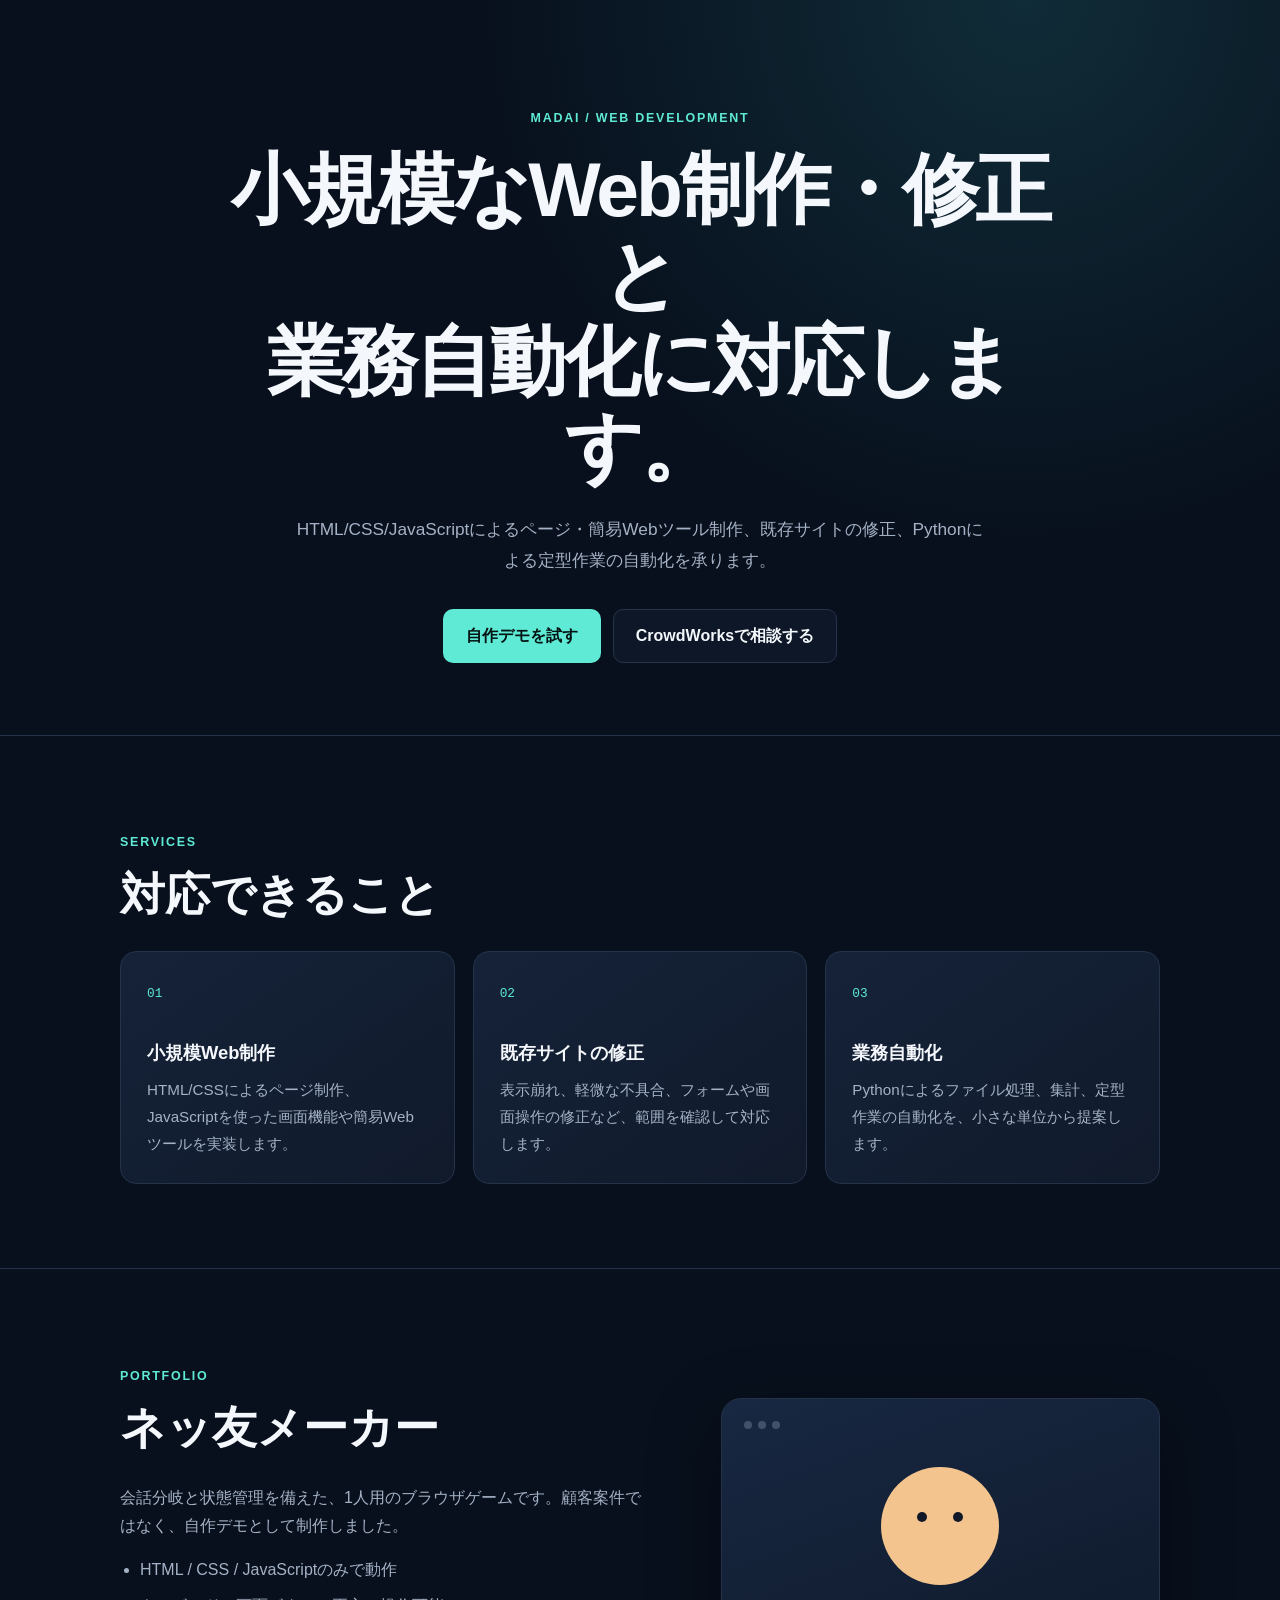
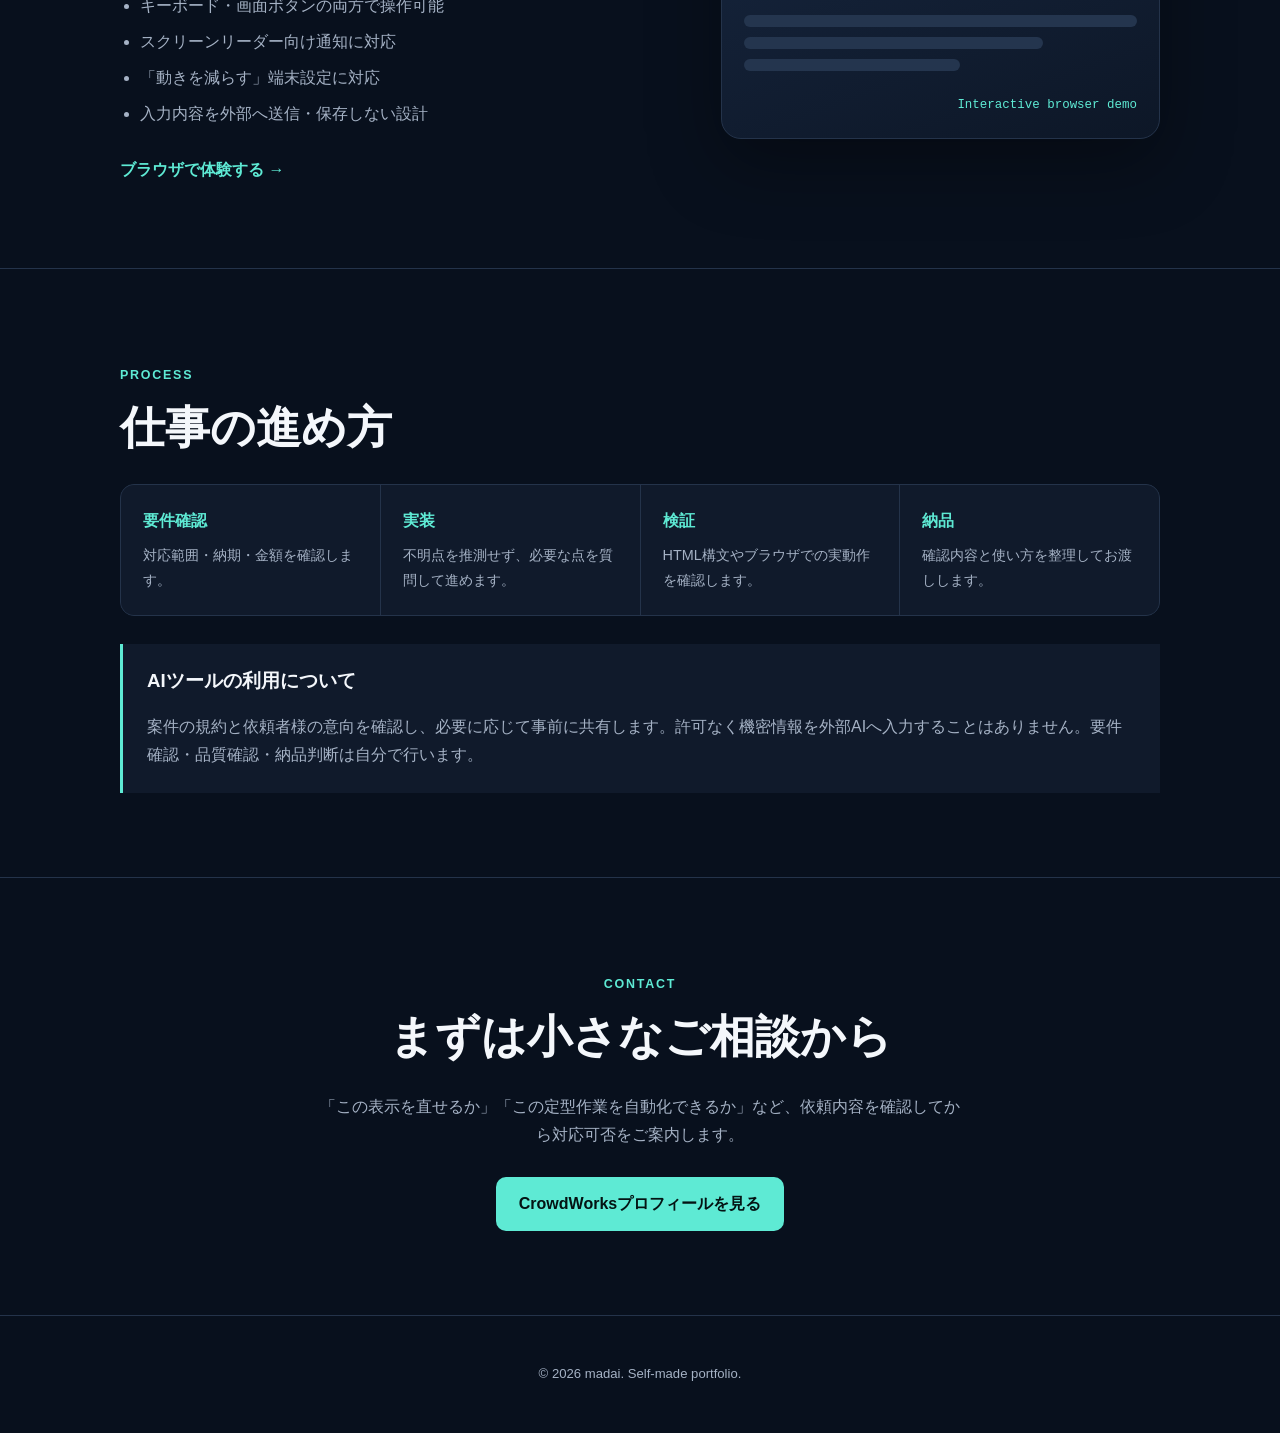
==== site/landing/index.html @ 48ee88ec "Publish sanitized portfolio" ====
<!DOCTYPE html>
<html lang="ja">
<head>
  <meta charset="UTF-8">
  <meta name="viewport" content="width=device-width, initial-scale=1.0">
  <title>madai | 小規模Web制作・修正・業務自動化</title>
  <meta name="description" content="HTML/CSS/JavaScriptによる小規模なWeb制作・既存サイト修正と、Pythonによる業務自動化に対応します。">
  <meta property="og:title" content="madai | 小規模Web制作・修正・業務自動化">
  <meta property="og:description" content="要件確認から実装、ブラウザでの動作確認まで丁寧に対応します。">
  <meta property="og:type" content="website">
  <meta name="twitter:card" content="summary">
  <link rel="icon" href="data:image/svg+xml,%3Csvg xmlns='http://www.w3.org/2000/svg' viewBox='0 0 100 100'%3E%3Crect width='100' height='100' rx='22' fill='%230b1220'/%3E%3Ctext x='50' y='66' font-size='52' font-family='sans-serif' text-anchor='middle' fill='%235eead4'%3EM%3C/text%3E%3C/svg%3E">
  <link rel="stylesheet" href="styles.css">
</head>
<body>
  <header class="hero">
    <div class="container">
      <p class="eyebrow">madai / Web development</p>
      <h1>小規模なWeb制作・修正と<br>業務自動化に対応します。</h1>
      <p class="lead">HTML/CSS/JavaScriptによるページ・簡易Webツール制作、既存サイトの修正、Pythonによる定型作業の自動化を承ります。</p>
      <div class="cta">
        <a class="btn btn-primary" href="daily-builds/2026-07-13-net-tomo-game/">自作デモを試す</a>
        <a class="btn btn-secondary" href="https://crowdworks.jp/public/employees/7105536" target="_blank" rel="noopener noreferrer">CrowdWorksで相談する</a>
      </div>
    </div>
  </header>

  <main>
    <section class="section" aria-labelledby="services-title">
      <div class="container">
        <p class="section-label">Services</p>
        <h2 id="services-title">対応できること</h2>
        <div class="cards">
          <article class="card">
            <span class="card-number">01</span>
            <h3>小規模Web制作</h3>
            <p>HTML/CSSによるページ制作、JavaScriptを使った画面機能や簡易Webツールを実装します。</p>
          </article>
          <article class="card">
            <span class="card-number">02</span>
            <h3>既存サイトの修正</h3>
            <p>表示崩れ、軽微な不具合、フォームや画面操作の修正など、範囲を確認して対応します。</p>
          </article>
          <article class="card">
            <span class="card-number">03</span>
            <h3>業務自動化</h3>
            <p>Pythonによるファイル処理、集計、定型作業の自動化を、小さな単位から提案します。</p>
          </article>
        </div>
      </div>
    </section>

    <section class="section portfolio" aria-labelledby="portfolio-title">
      <div class="container portfolio-grid">
        <div>
          <p class="section-label">Portfolio</p>
          <h2 id="portfolio-title">ネッ友メーカー</h2>
          <p class="lead-inline">会話分岐と状態管理を備えた、1人用のブラウザゲームです。顧客案件ではなく、自作デモとして制作しました。</p>
          <ul class="feature-list">
            <li>HTML / CSS / JavaScriptのみで動作</li>
            <li>キーボード・画面ボタンの両方で操作可能</li>
            <li>スクリーンリーダー向け通知に対応</li>
            <li>「動きを減らす」端末設定に対応</li>
            <li>入力内容を外部へ送信・保存しない設計</li>
          </ul>
          <a class="text-link" href="daily-builds/2026-07-13-net-tomo-game/">ブラウザで体験する →</a>
        </div>
        <div class="demo-panel" aria-hidden="true">
          <div class="demo-window"><span></span><span></span><span></span></div>
          <div class="avatar"><i></i><i></i></div>
          <div class="demo-lines"><span></span><span></span><span></span></div>
          <p>Interactive browser demo</p>
        </div>
      </div>
    </section>

    <section class="section" aria-labelledby="process-title">
      <div class="container">
        <p class="section-label">Process</p>
        <h2 id="process-title">仕事の進め方</h2>
        <ol class="process-list">
          <li><strong>要件確認</strong><span>対応範囲・納期・金額を確認します。</span></li>
          <li><strong>実装</strong><span>不明点を推測せず、必要な点を質問して進めます。</span></li>
          <li><strong>検証</strong><span>HTML構文やブラウザでの実動作を確認します。</span></li>
          <li><strong>納品</strong><span>確認内容と使い方を整理してお渡しします。</span></li>
        </ol>
        <div class="policy-note">
          <h3>AIツールの利用について</h3>
          <p>案件の規約と依頼者様の意向を確認し、必要に応じて事前に共有します。許可なく機密情報を外部AIへ入力することはありません。要件確認・品質確認・納品判断は自分で行います。</p>
        </div>
      </div>
    </section>

    <section class="section contact" aria-labelledby="contact-title">
      <div class="container">
        <p class="section-label">Contact</p>
        <h2 id="contact-title">まずは小さなご相談から</h2>
        <p>「この表示を直せるか」「この定型作業を自動化できるか」など、依頼内容を確認してから対応可否をご案内します。</p>
        <a class="btn btn-primary" href="https://crowdworks.jp/public/employees/7105536" target="_blank" rel="noopener noreferrer">CrowdWorksプロフィールを見る</a>
      </div>
    </section>
  </main>

  <footer class="footer">
    <div class="container"><p>&copy; 2026 madai. Self-made portfolio.</p></div>
  </footer>
</body>
</html>
---- site/landing/styles.css ----
:root {
  color-scheme: dark;
  --bg: #08101d;
  --surface: #101a2b;
  --surface-strong: #152238;
  --text: #f4f7fb;
  --muted: #a5b2c5;
  --accent: #5eead4;
  --accent-strong: #2dd4bf;
  --line: #24334a;
  --max-width: 1040px;
}

* { box-sizing: border-box; }
html { scroll-behavior: smooth; }
body {
  margin: 0;
  font-family: -apple-system, BlinkMacSystemFont, "Hiragino Sans", "Yu Gothic", "Segoe UI", sans-serif;
  background: radial-gradient(circle at 80% 0%, #102c38 0, var(--bg) 34rem);
  color: var(--text);
  line-height: 1.75;
}
a { color: inherit; }
.container { width: min(var(--max-width), calc(100% - 40px)); margin: 0 auto; }
.hero { min-height: 76vh; display: grid; place-items: center; padding: 96px 0 72px; }
.hero .container { max-width: 850px; text-align: center; }
.eyebrow, .section-label { color: var(--accent); font-size: .78rem; font-weight: 800; letter-spacing: .14em; text-transform: uppercase; }
h1 { margin: 16px 0 24px; font-size: clamp(2.2rem, 7vw, 4.8rem); line-height: 1.12; letter-spacing: -.04em; }
h2 { margin: 8px 0 28px; font-size: clamp(1.8rem, 4vw, 2.8rem); line-height: 1.25; }
h3 { line-height: 1.4; }
.lead { max-width: 700px; margin: 0 auto 34px; color: var(--muted); font-size: 1.08rem; }
.lead-inline { color: var(--muted); }
.cta { display: flex; justify-content: center; gap: 12px; flex-wrap: wrap; }
.btn { display: inline-block; border-radius: 10px; padding: 12px 22px; font-weight: 800; text-decoration: none; border: 1px solid transparent; transition: transform .15s ease, background .15s ease; }
.btn:hover { transform: translateY(-2px); }
.btn:focus-visible, .text-link:focus-visible { outline: 3px solid #facc15; outline-offset: 4px; }
.btn-primary { color: #041313; background: var(--accent); }
.btn-primary:hover { background: var(--accent-strong); }
.btn-secondary { color: var(--text); border-color: var(--line); background: rgba(16, 26, 43, .7); }
.section { padding: 84px 0; border-top: 1px solid var(--line); }
.cards { display: grid; grid-template-columns: repeat(3, 1fr); gap: 18px; }
.card { min-height: 230px; padding: 26px; border: 1px solid var(--line); border-radius: 16px; background: linear-gradient(145deg, var(--surface-strong), var(--surface)); }
.card-number { color: var(--accent); font-family: ui-monospace, monospace; font-size: .8rem; }
.card h3 { margin: 34px 0 12px; font-size: 1.15rem; }
.card p { margin: 0; color: var(--muted); font-size: .95rem; }
.portfolio-grid { display: grid; grid-template-columns: 1.1fr .9fr; gap: 64px; align-items: center; }
.feature-list { padding-left: 1.25rem; color: var(--muted); }
.feature-list li { margin: 8px 0; }
.text-link { display: inline-block; margin-top: 12px; color: var(--accent); font-weight: 800; text-decoration: none; }
.demo-panel { border: 1px solid var(--line); border-radius: 20px; padding: 22px; background: linear-gradient(160deg, #182842, #0d1727); box-shadow: 0 24px 70px rgba(0,0,0,.35); }
.demo-window { display: flex; gap: 6px; padding-bottom: 20px; }
.demo-window span { width: 8px; height: 8px; border-radius: 50%; background: #42516a; }
.avatar { position: relative; width: 118px; height: 118px; margin: 18px auto 30px; border-radius: 50%; background: #f3c48d; }
.avatar i { position: absolute; top: 45px; width: 10px; height: 10px; border-radius: 50%; background: #111827; }
.avatar i:first-child { left: 36px; }
.avatar i:last-child { right: 36px; }
.demo-lines { display: grid; gap: 10px; }
.demo-lines span { height: 12px; border-radius: 999px; background: #24354e; }
.demo-lines span:nth-child(2) { width: 76%; }
.demo-lines span:nth-child(3) { width: 55%; }
.demo-panel p { margin: 24px 0 0; color: var(--accent); font-family: ui-monospace, monospace; font-size: .78rem; text-align: right; }
.process-list { display: grid; grid-template-columns: repeat(4, 1fr); gap: 1px; padding: 0; list-style: none; overflow: hidden; border: 1px solid var(--line); border-radius: 14px; background: var(--line); }
.process-list li { display: grid; gap: 8px; padding: 22px; background: var(--surface); }
.process-list strong { color: var(--accent); }
.process-list span { color: var(--muted); font-size: .9rem; }
.policy-note { margin-top: 28px; padding: 24px; border-left: 3px solid var(--accent); background: var(--surface); }
.policy-note h3 { margin-top: 0; }
.policy-note p { margin-bottom: 0; color: var(--muted); }
.contact { text-align: center; }
.contact p:not(.section-label) { max-width: 650px; margin: 0 auto 28px; color: var(--muted); }
.footer { padding: 34px 0; color: var(--muted); text-align: center; font-size: .82rem; border-top: 1px solid var(--line); }

@media (max-width: 760px) {
  .hero { min-height: auto; padding-top: 72px; }
  .cards, .portfolio-grid, .process-list { grid-template-columns: 1fr; }
  .portfolio-grid { gap: 36px; }
  .card { min-height: auto; }
}

@media (prefers-reduced-motion: reduce) {
  html { scroll-behavior: auto; }
  *, *::before, *::after { transition-duration: .01ms !important; }
}
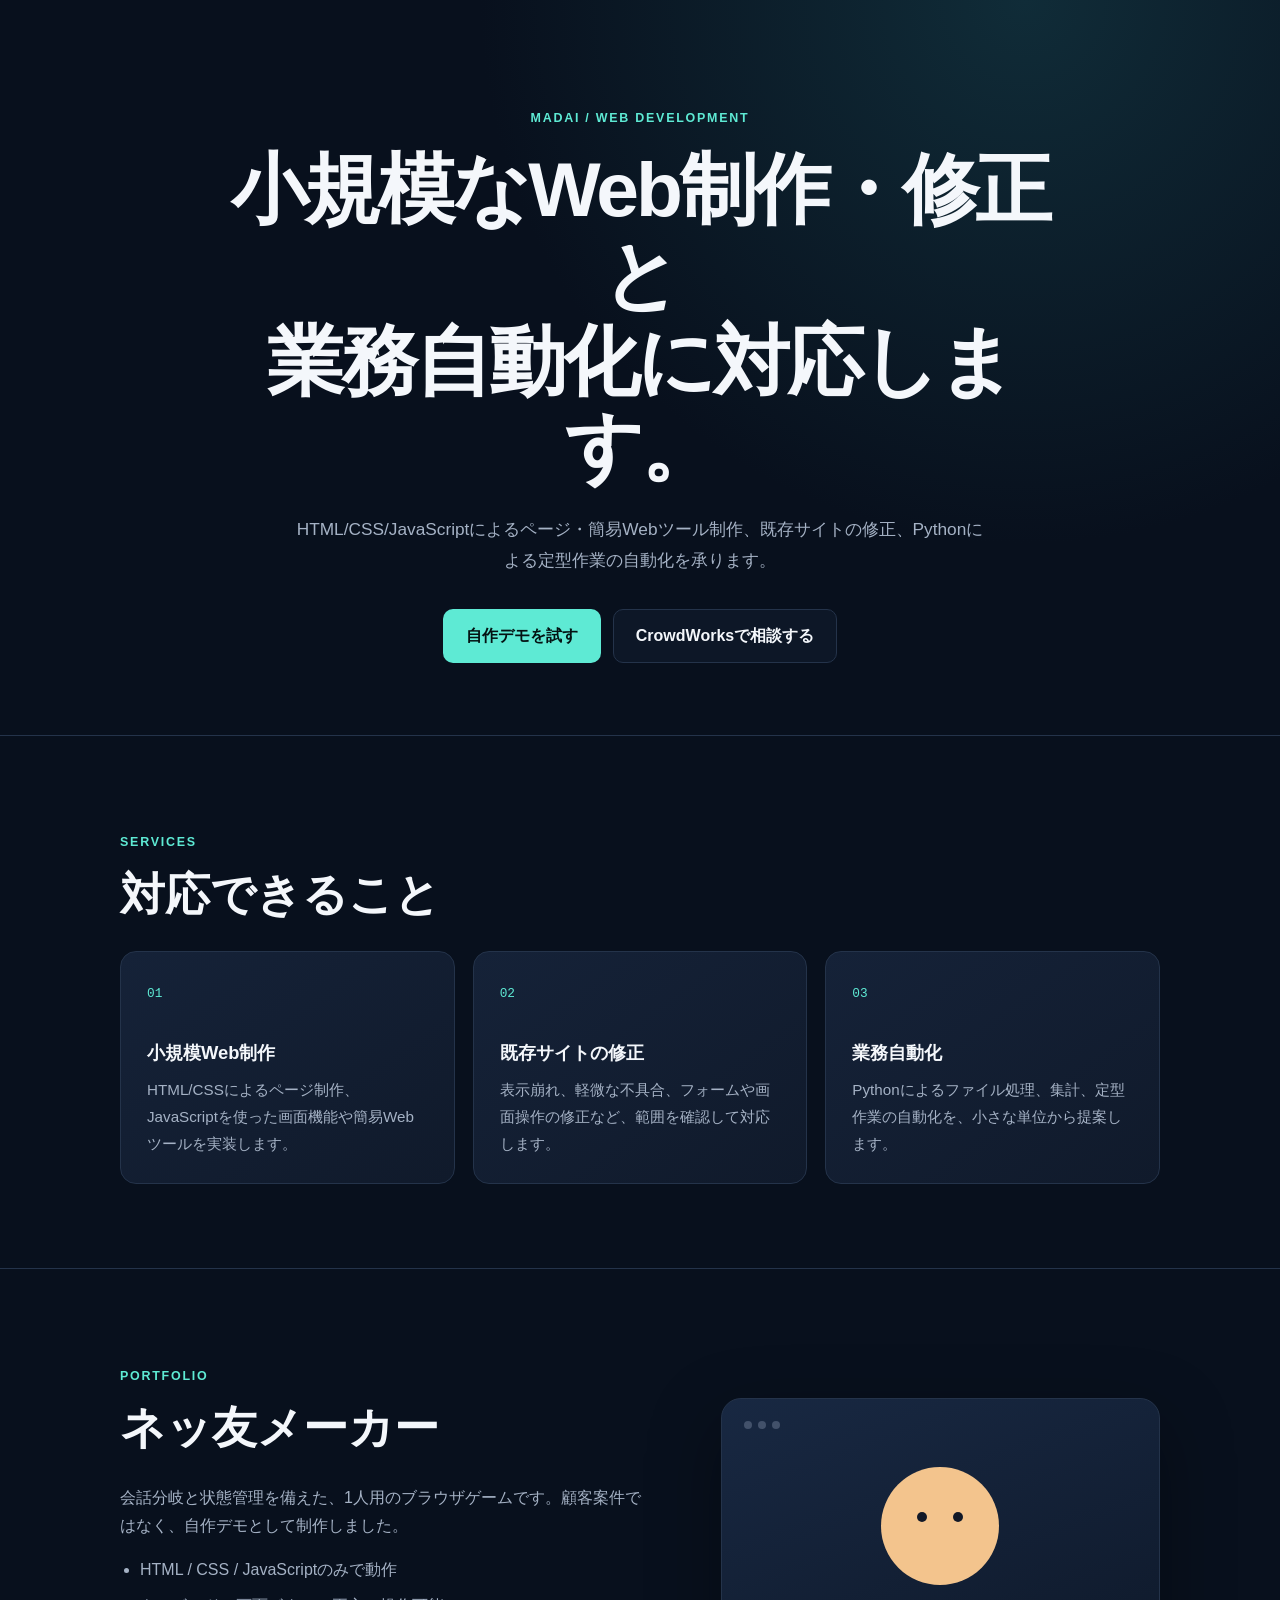
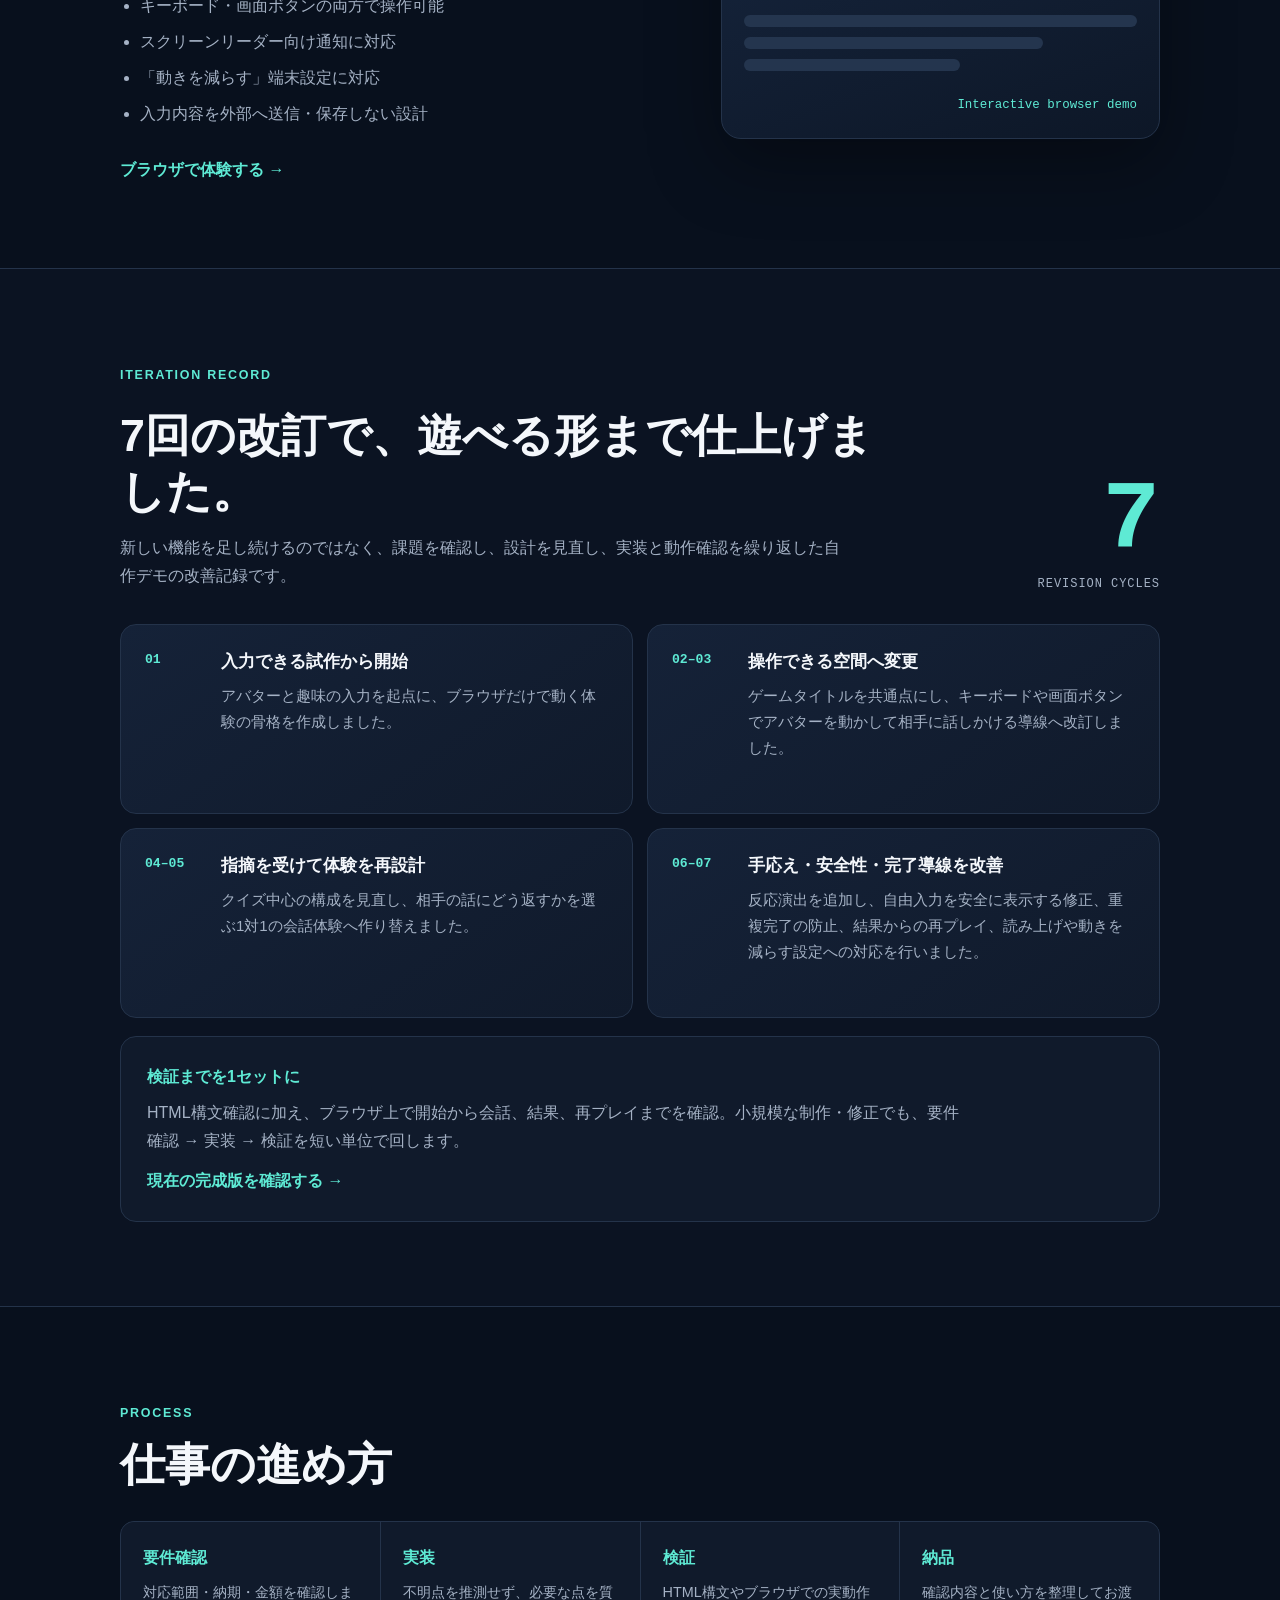
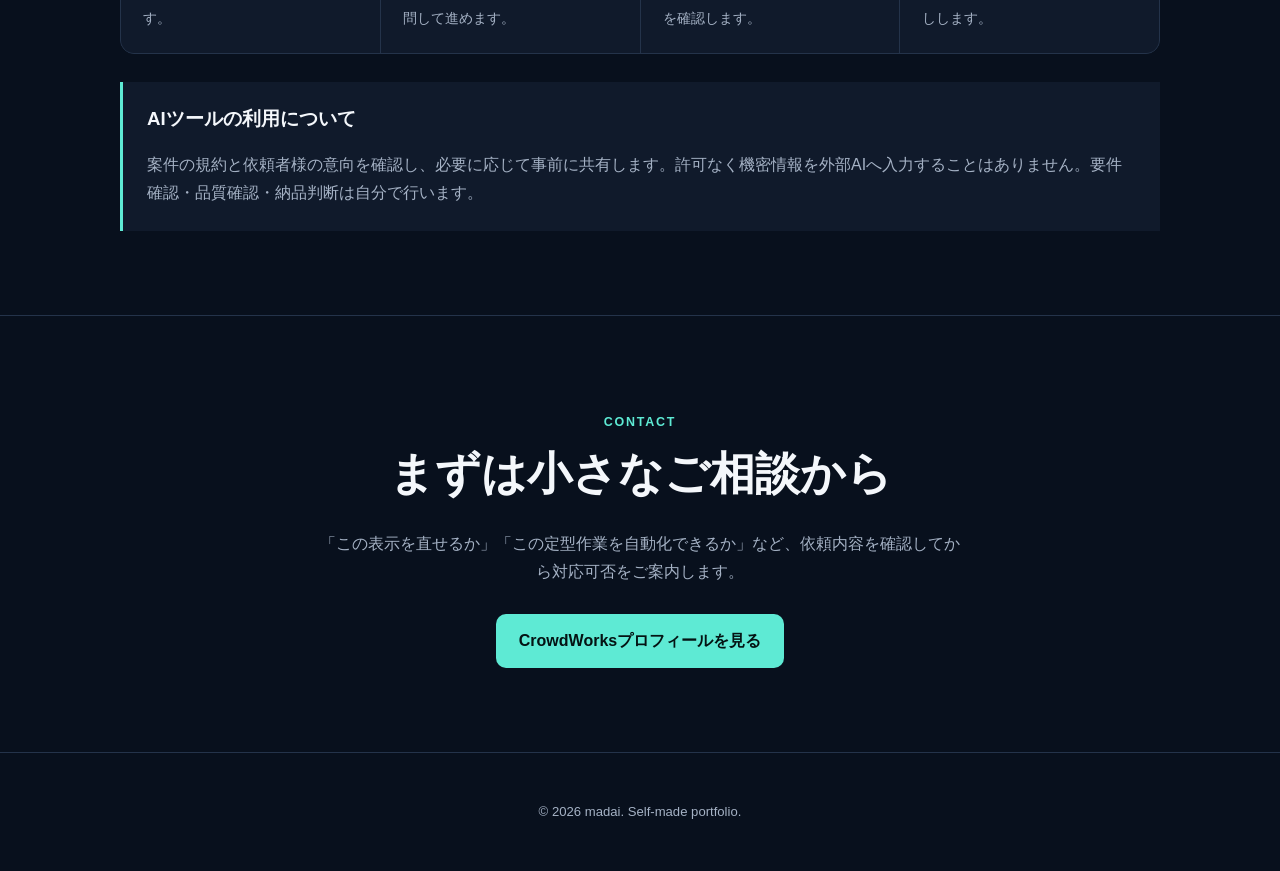
==== commit 6808e5a2: "feat: show portfolio iteration process" ====
--- a/site/landing/index.html
+++ b/site/landing/index.html
@@ -74,6 +74,56 @@
       </div>
     </section>
 
+    <section class="section iteration" aria-labelledby="iteration-title">
+      <div class="container">
+        <p class="section-label">Iteration record</p>
+        <div class="iteration-heading">
+          <div>
+            <h2 id="iteration-title">7回の改訂で、遊べる形まで仕上げました。</h2>
+            <p class="lead-inline">新しい機能を足し続けるのではなく、課題を確認し、設計を見直し、実装と動作確認を繰り返した自作デモの改善記録です。</p>
+          </div>
+          <p class="iteration-count"><strong>7</strong><span>revision cycles</span></p>
+        </div>
+
+        <ol class="iteration-list">
+          <li>
+            <span class="iteration-step">01</span>
+            <div>
+              <h3>入力できる試作から開始</h3>
+              <p>アバターと趣味の入力を起点に、ブラウザだけで動く体験の骨格を作成しました。</p>
+            </div>
+          </li>
+          <li>
+            <span class="iteration-step">02–03</span>
+            <div>
+              <h3>操作できる空間へ変更</h3>
+              <p>ゲームタイトルを共通点にし、キーボードや画面ボタンでアバターを動かして相手に話しかける導線へ改訂しました。</p>
+            </div>
+          </li>
+          <li>
+            <span class="iteration-step">04–05</span>
+            <div>
+              <h3>指摘を受けて体験を再設計</h3>
+              <p>クイズ中心の構成を見直し、相手の話にどう返すかを選ぶ1対1の会話体験へ作り替えました。</p>
+            </div>
+          </li>
+          <li>
+            <span class="iteration-step">06–07</span>
+            <div>
+              <h3>手応え・安全性・完了導線を改善</h3>
+              <p>反応演出を追加し、自由入力を安全に表示する修正、重複完了の防止、結果からの再プレイ、読み上げや動きを減らす設定への対応を行いました。</p>
+            </div>
+          </li>
+        </ol>
+
+        <div class="verification-note">
+          <strong>検証までを1セットに</strong>
+          <p>HTML構文確認に加え、ブラウザ上で開始から会話、結果、再プレイまでを確認。小規模な制作・修正でも、要件確認 → 実装 → 検証を短い単位で回します。</p>
+          <a class="text-link" href="daily-builds/2026-07-13-net-tomo-game/">現在の完成版を確認する →</a>
+        </div>
+      </div>
+    </section>
+
     <section class="section" aria-labelledby="process-title">
       <div class="container">
         <p class="section-label">Process</p>
@@ -106,4 +156,3 @@
   </footer>
 </body>
 </html>
-
--- a/site/landing/styles.css
+++ b/site/landing/styles.css
@@ -59,6 +59,21 @@
 .demo-lines span:nth-child(2) { width: 76%; }
 .demo-lines span:nth-child(3) { width: 55%; }
 .demo-panel p { margin: 24px 0 0; color: var(--accent); font-family: ui-monospace, monospace; font-size: .78rem; text-align: right; }
+.iteration { background: rgba(16, 26, 43, .38); }
+.iteration-heading { display: grid; grid-template-columns: 1fr auto; gap: 48px; align-items: end; margin-bottom: 34px; }
+.iteration-heading h2 { max-width: 760px; margin-bottom: 14px; }
+.iteration-heading .lead-inline { max-width: 720px; margin: 0; }
+.iteration-count { display: grid; justify-items: end; margin: 0; color: var(--muted); font-family: ui-monospace, monospace; line-height: 1; }
+.iteration-count strong { color: var(--accent); font-size: clamp(3.8rem, 8vw, 6rem); }
+.iteration-count span { margin-top: 8px; font-size: .75rem; letter-spacing: .08em; text-transform: uppercase; }
+.iteration-list { display: grid; grid-template-columns: repeat(2, 1fr); gap: 14px; padding: 0; list-style: none; }
+.iteration-list li { display: grid; grid-template-columns: 58px 1fr; gap: 18px; min-height: 190px; padding: 24px; border: 1px solid var(--line); border-radius: 16px; background: linear-gradient(145deg, var(--surface-strong), var(--surface)); }
+.iteration-step { color: var(--accent); font-family: ui-monospace, monospace; font-size: .82rem; font-weight: 800; }
+.iteration-list h3 { margin: 0 0 10px; font-size: 1.08rem; }
+.iteration-list p { margin: 0; color: var(--muted); font-size: .94rem; }
+.verification-note { margin-top: 18px; padding: 26px; border: 1px solid var(--line); border-radius: 16px; background: var(--surface); }
+.verification-note strong { color: var(--accent); }
+.verification-note p { max-width: 820px; margin: 8px 0 0; color: var(--muted); }
 .process-list { display: grid; grid-template-columns: repeat(4, 1fr); gap: 1px; padding: 0; list-style: none; overflow: hidden; border: 1px solid var(--line); border-radius: 14px; background: var(--line); }
 .process-list li { display: grid; gap: 8px; padding: 22px; background: var(--surface); }
 .process-list strong { color: var(--accent); }
@@ -72,8 +87,10 @@
 
 @media (max-width: 760px) {
   .hero { min-height: auto; padding-top: 72px; }
-  .cards, .portfolio-grid, .process-list { grid-template-columns: 1fr; }
+  .cards, .portfolio-grid, .iteration-heading, .iteration-list, .process-list { grid-template-columns: 1fr; }
   .portfolio-grid { gap: 36px; }
+  .iteration-heading { gap: 20px; }
+  .iteration-count { justify-items: start; }
   .card { min-height: auto; }
 }
 
@@ -81,4 +98,3 @@
   html { scroll-behavior: auto; }
   *, *::before, *::after { transition-duration: .01ms !important; }
 }
-
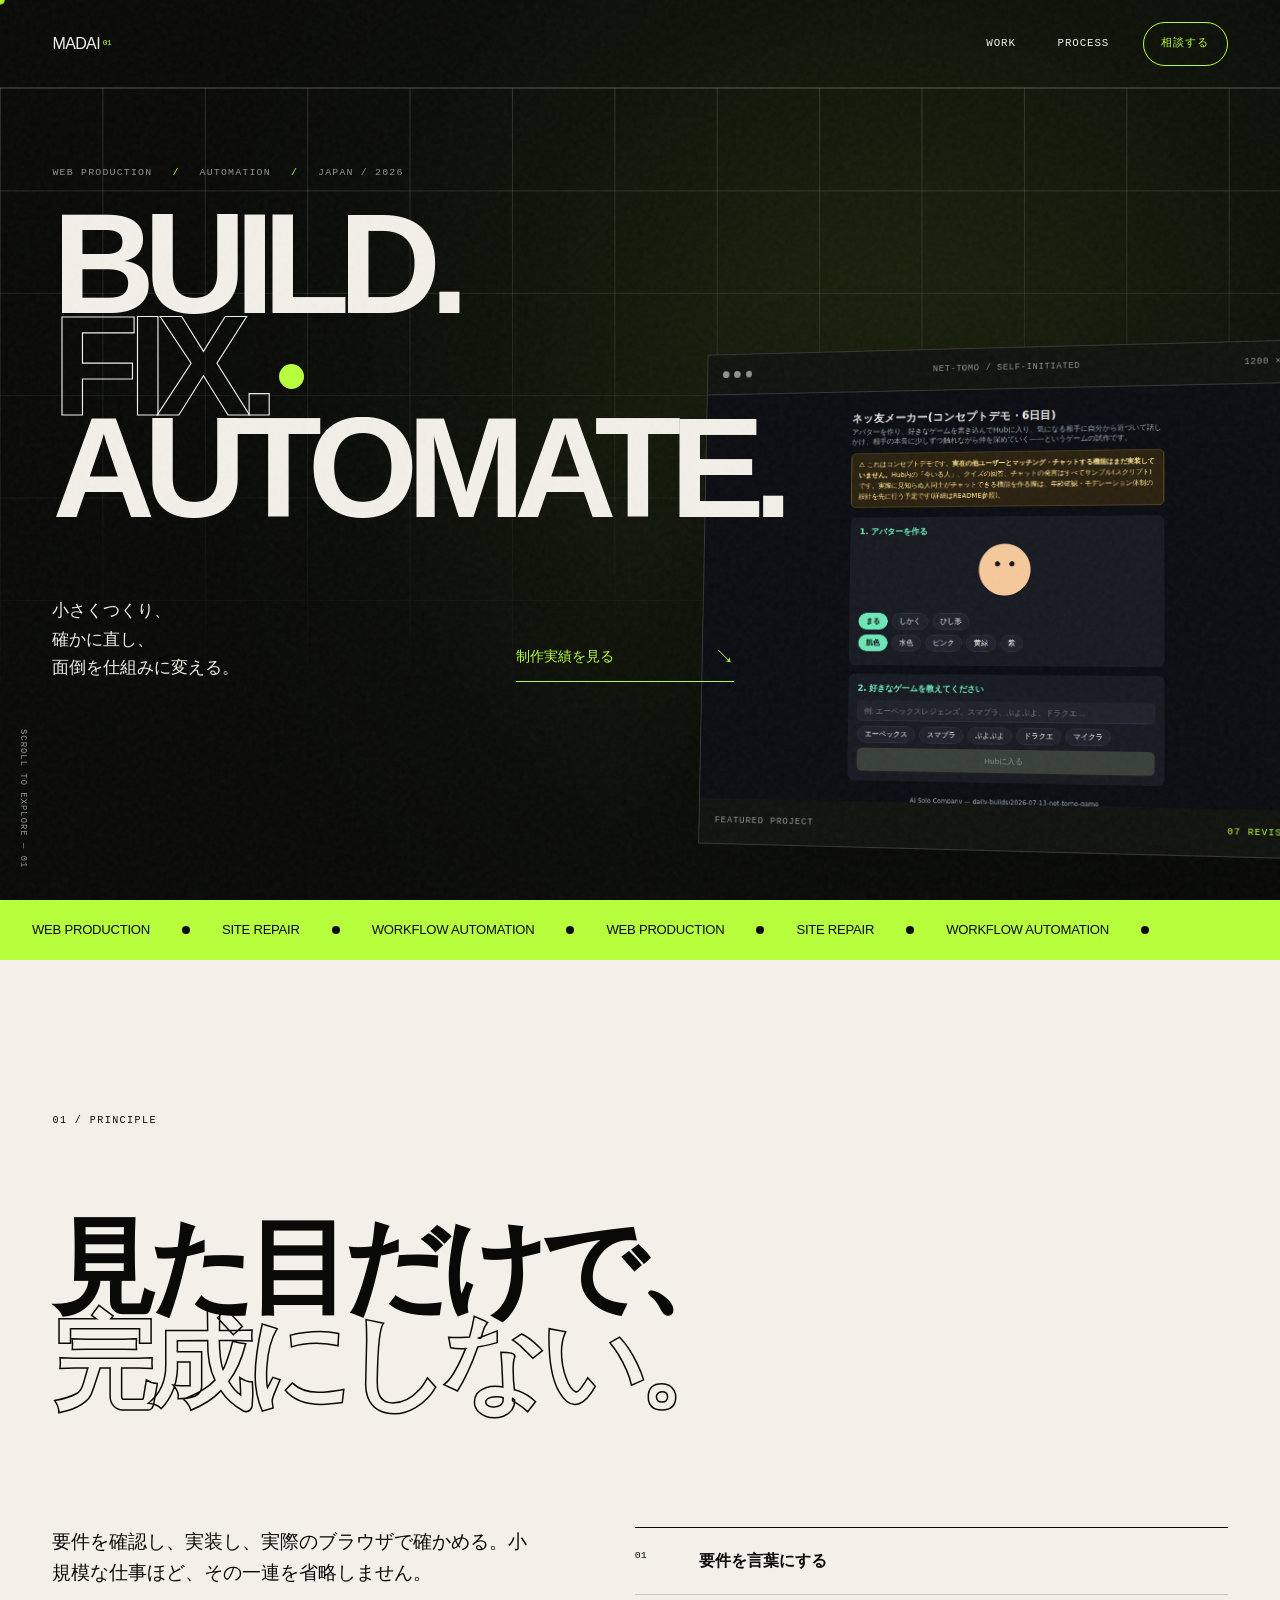
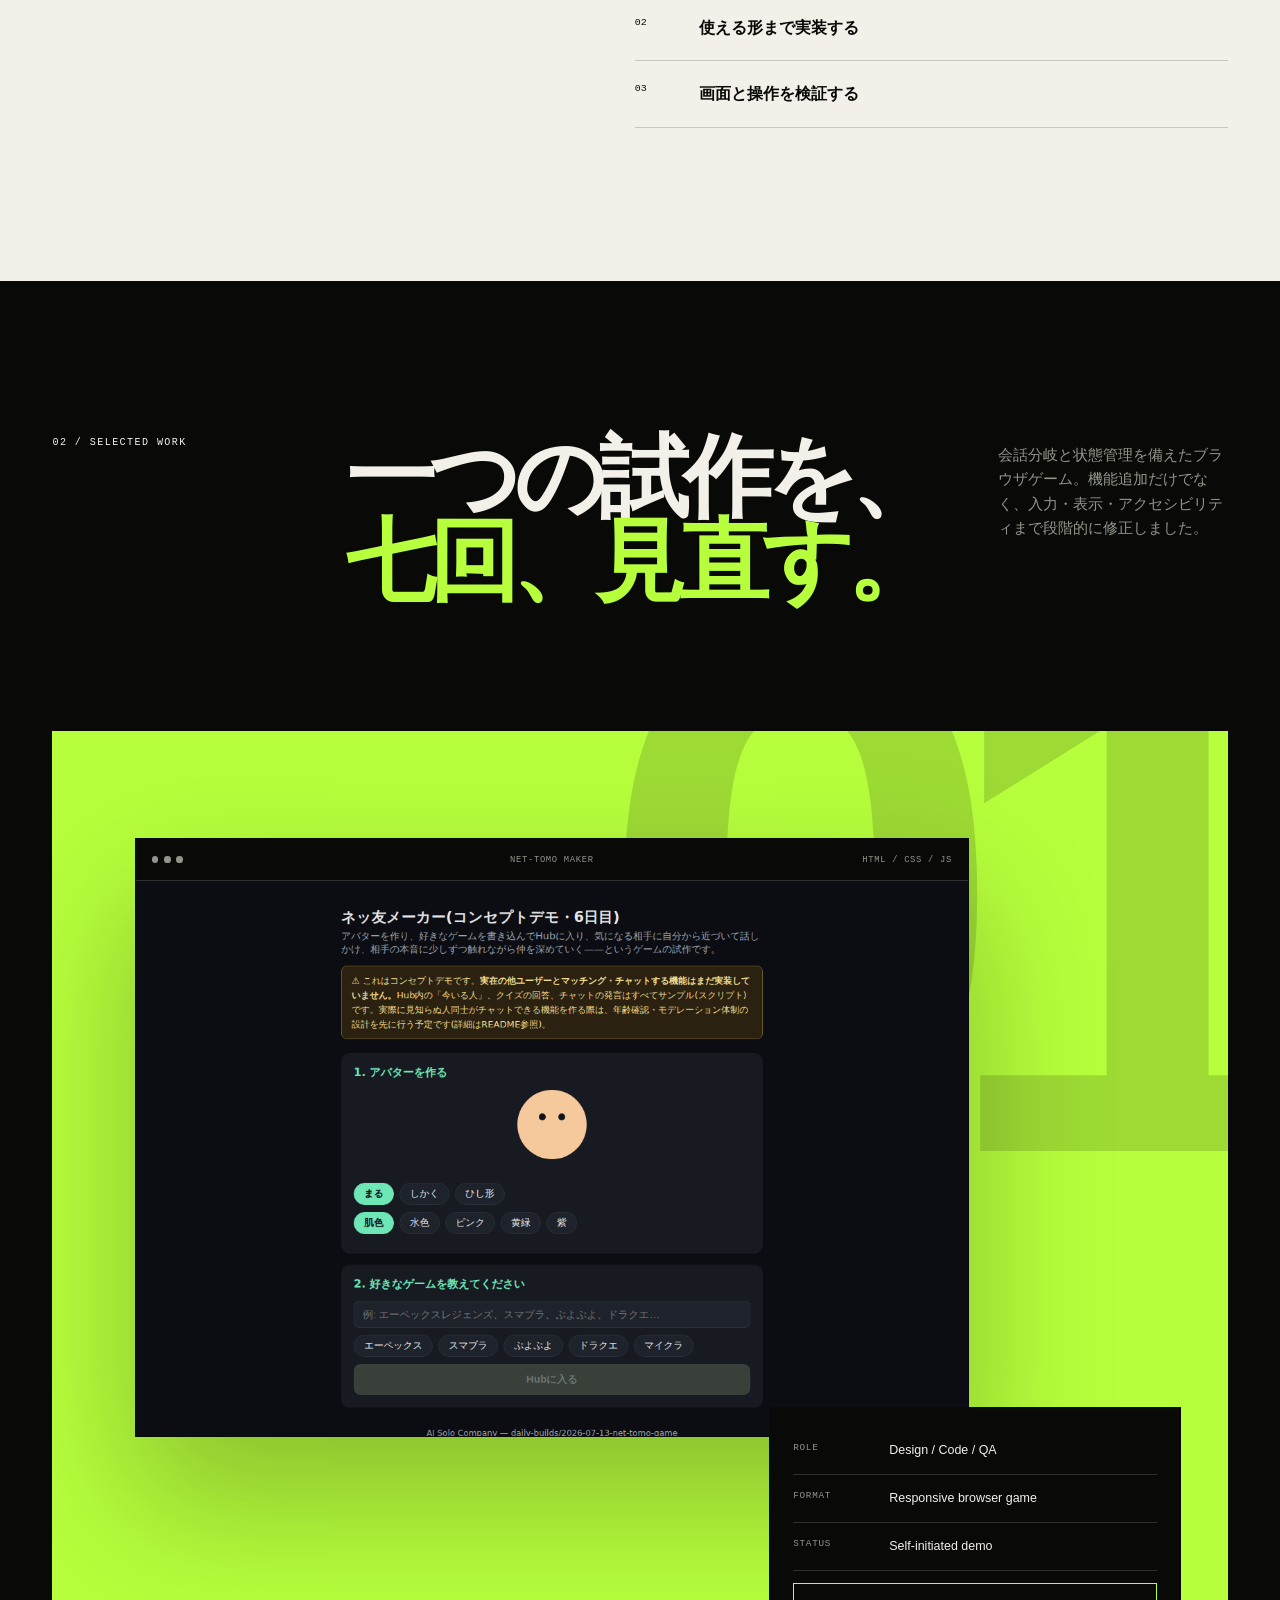
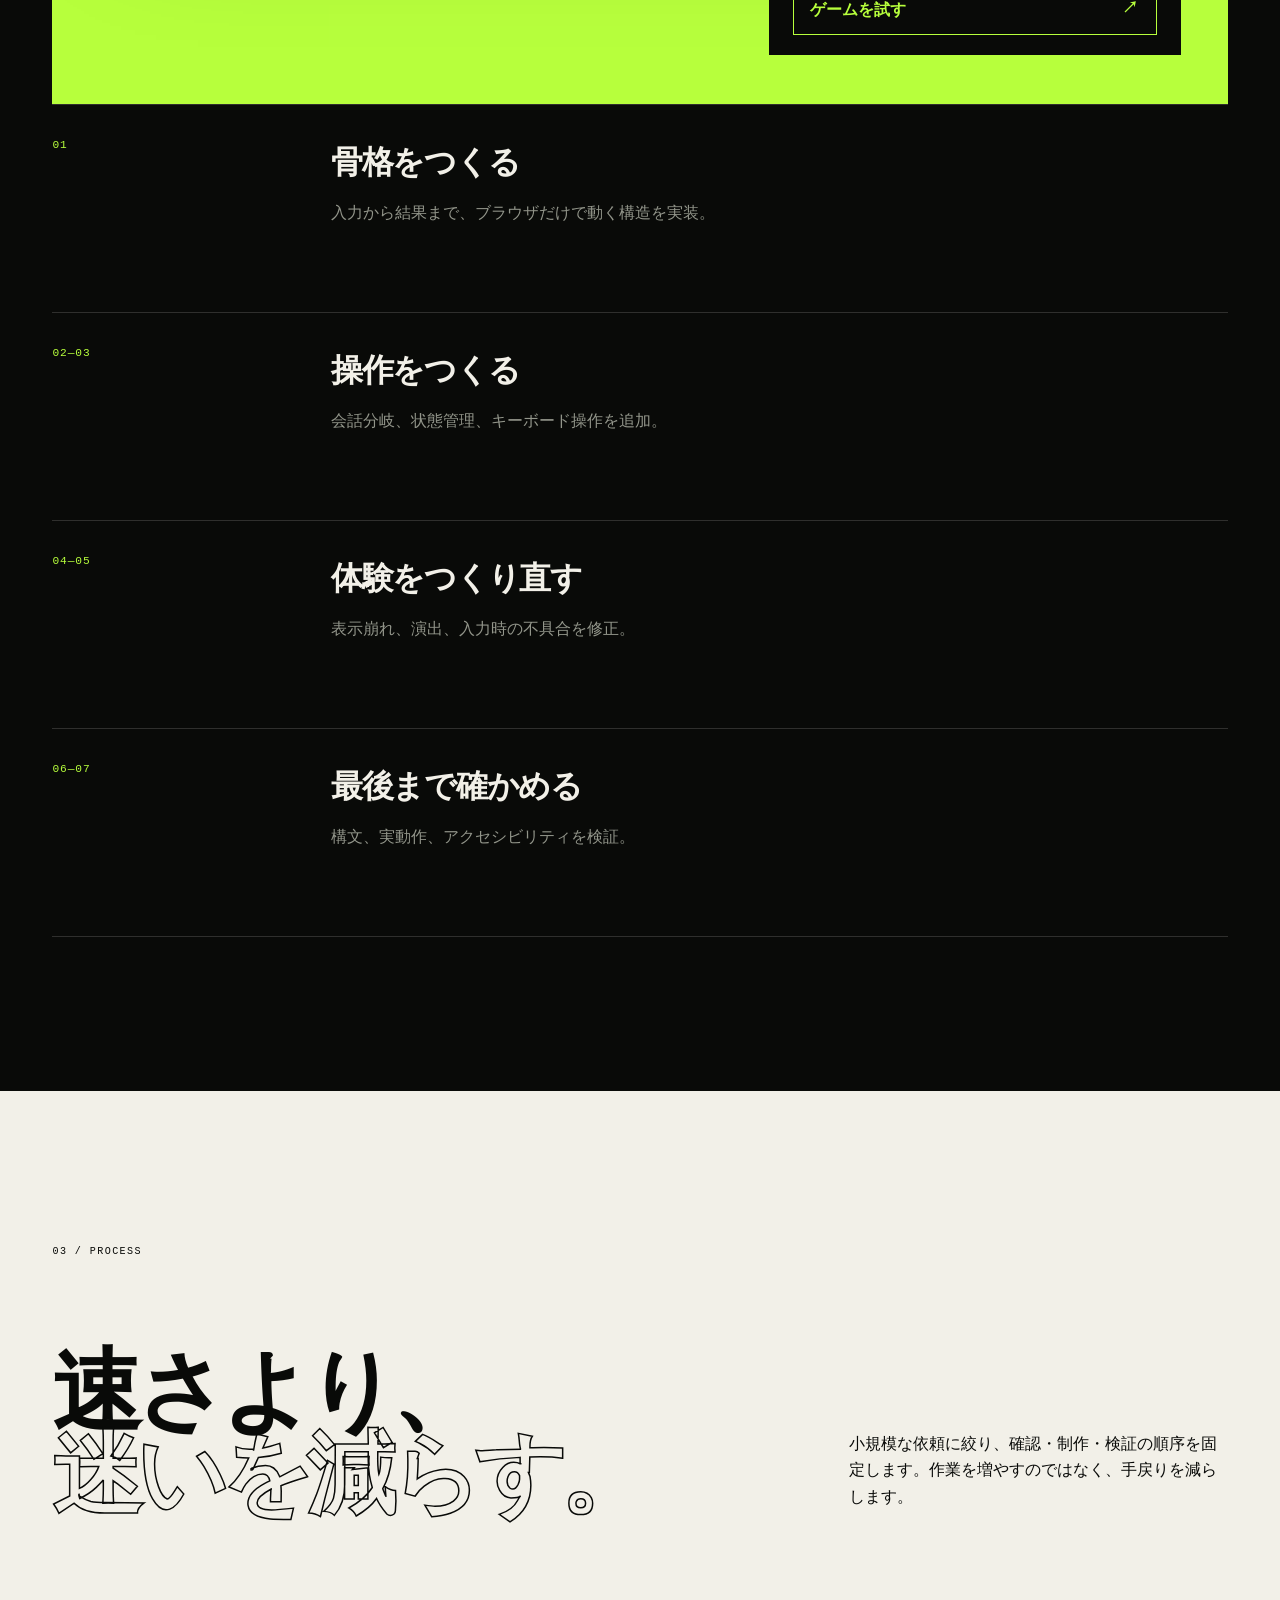
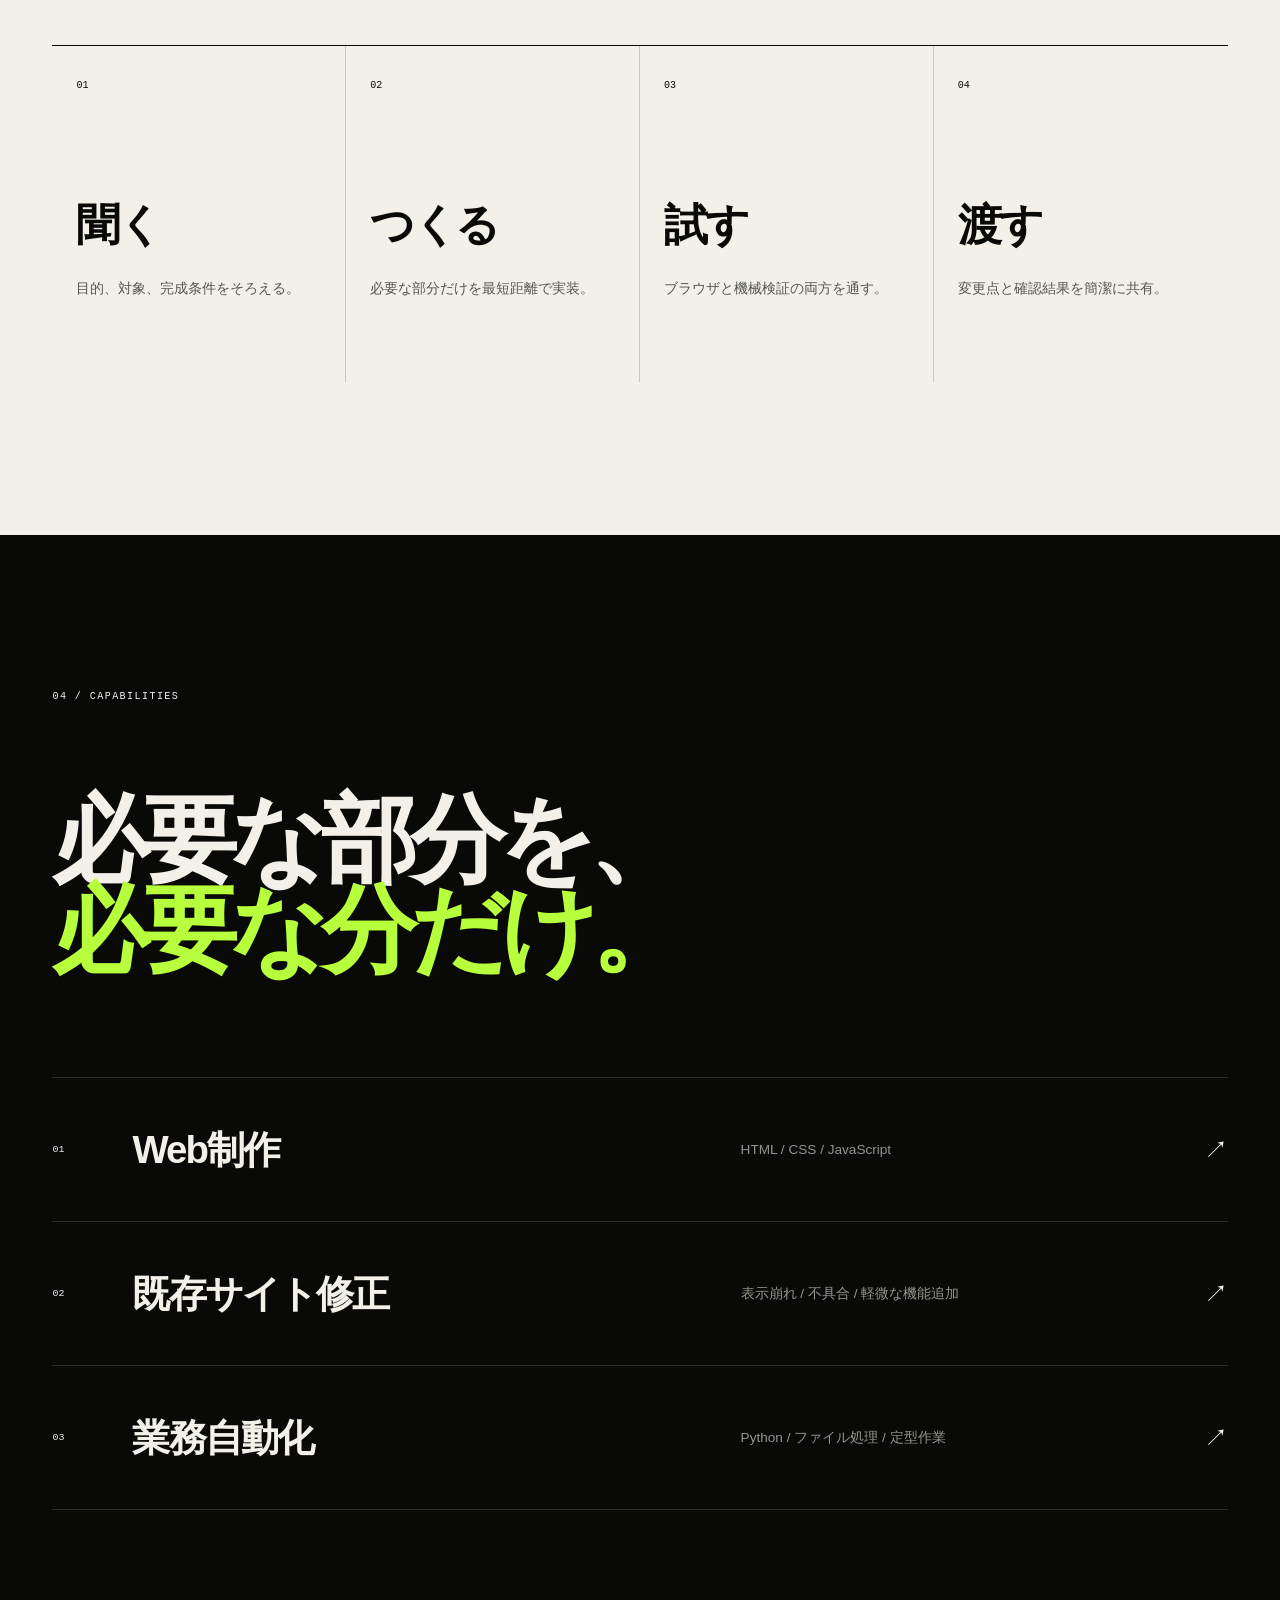
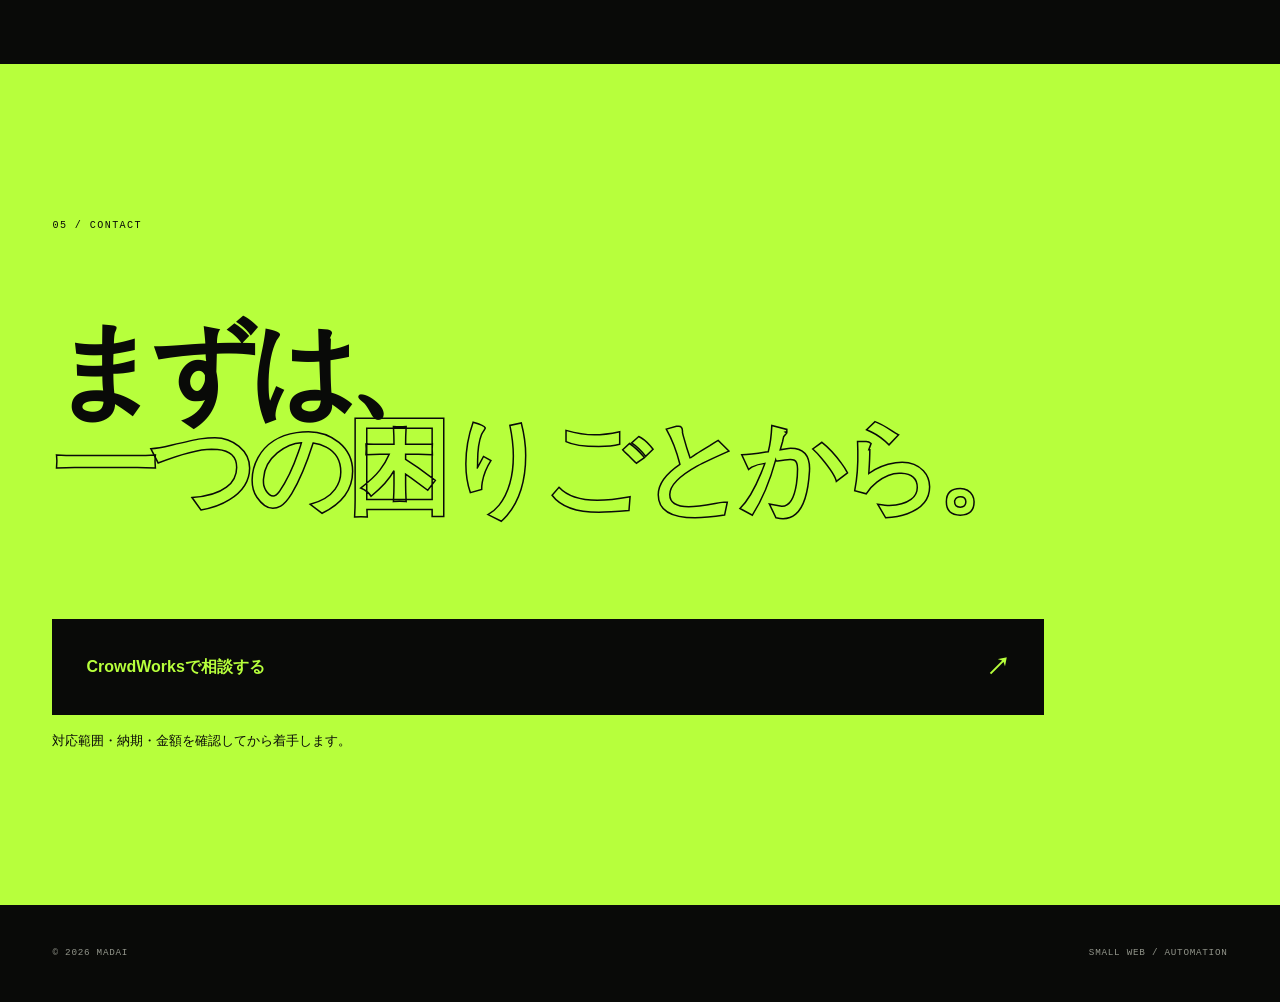
==== commit dc01abe9: "feat: redesign public portfolio" ====
--- a/site/landing/index.html
+++ b/site/landing/index.html
@@ -1,158 +1,192 @@
-<!DOCTYPE html>
-<html lang="ja">
+<!doctype html>
+<html lang="ja" class="no-js">
 <head>
-  <meta charset="UTF-8">
-  <meta name="viewport" content="width=device-width, initial-scale=1.0">
-  <title>madai | 小規模Web制作・修正・業務自動化</title>
-  <meta name="description" content="HTML/CSS/JavaScriptによる小規模なWeb制作・既存サイト修正と、Pythonによる業務自動化に対応します。">
-  <meta property="og:title" content="madai | 小規模Web制作・修正・業務自動化">
-  <meta property="og:description" content="要件確認から実装、ブラウザでの動作確認まで丁寧に対応します。">
+  <meta charset="utf-8">
+  <meta name="viewport" content="width=device-width, initial-scale=1">
+  <meta name="description" content="小規模Web制作、既存サイト修正、業務自動化に対応するmadaiのポートフォリオ。">
+  <meta property="og:title" content="madai — Web production & automation">
+  <meta property="og:description" content="小さくつくり、確かに直し、面倒を仕組みに変える。">
   <meta property="og:type" content="website">
-  <meta name="twitter:card" content="summary">
-  <link rel="icon" href="data:image/svg+xml,%3Csvg xmlns='http://www.w3.org/2000/svg' viewBox='0 0 100 100'%3E%3Crect width='100' height='100' rx='22' fill='%230b1220'/%3E%3Ctext x='50' y='66' font-size='52' font-family='sans-serif' text-anchor='middle' fill='%235eead4'%3EM%3C/text%3E%3C/svg%3E">
+  <meta name="twitter:card" content="summary_large_image">
+  <meta name="theme-color" content="#090a08">
+  <title>madai — Web production & automation</title>
   <link rel="stylesheet" href="styles.css">
+  <script>document.documentElement.classList.replace('no-js', 'has-js');</script>
 </head>
 <body>
-  <header class="hero">
-    <div class="container">
-      <p class="eyebrow">madai / Web development</p>
-      <h1>小規模なWeb制作・修正と<br>業務自動化に対応します。</h1>
-      <p class="lead">HTML/CSS/JavaScriptによるページ・簡易Webツール制作、既存サイトの修正、Pythonによる定型作業の自動化を承ります。</p>
-      <div class="cta">
-        <a class="btn btn-primary" href="daily-builds/2026-07-13-net-tomo-game/">自作デモを試す</a>
-        <a class="btn btn-secondary" href="https://crowdworks.jp/public/employees/7105536" target="_blank" rel="noopener noreferrer">CrowdWorksで相談する</a>
+  <a class="skip-link" href="#content">本文へ移動</a>
+
+  <div class="loader" aria-hidden="true">
+    <p>MADAI / STUDIO</p>
+    <div class="loader-track"><span></span></div>
+  </div>
+
+  <div class="cursor-dot" aria-hidden="true"></div>
+  <div class="scroll-progress" aria-hidden="true"><span></span></div>
+
+  <header class="site-header">
+    <a class="wordmark" href="#top" aria-label="madai ホーム">MADAI<sup>01</sup></a>
+    <nav aria-label="主要ナビゲーション">
+      <a href="#work">WORK</a>
+      <a href="#process">PROCESS</a>
+      <a class="nav-cta" href="#contact">相談する</a>
+    </nav>
+  </header>
+
+  <main id="content">
+    <section class="hero" id="top" aria-labelledby="hero-title">
+      <div class="hero-grid" aria-hidden="true"></div>
+      <div class="hero-glow" aria-hidden="true"></div>
+
+      <div class="hero-kicker reveal">
+        <span>WEB PRODUCTION</span>
+        <span>AUTOMATION</span>
+        <span>JAPAN / 2026</span>
+      </div>
+
+      <h1 class="hero-title" id="hero-title" aria-label="Build. Fix. Automate.">
+        <span class="title-line"><b>BUILD.</b></span>
+        <span class="title-line title-outline"><b>FIX.</b></span>
+        <span class="title-line"><b>AUTOMATE.</b></span>
+      </h1>
+
+      <div class="hero-copy reveal">
+        <p>
+          <span>小さくつくり、</span>
+          <span>確かに直し、</span>
+          <span>面倒を仕組みに変える。</span>
+        </p>
+        <a class="text-link" href="#work">制作実績を見る <span aria-hidden="true">↘</span></a>
+      </div>
+
+      <figure class="hero-product" data-tilt>
+        <div class="browser-chrome" aria-hidden="true">
+          <div class="browser-dots"><span></span><span></span><span></span></div>
+          <p>NET-TOMO / SELF-INITIATED</p>
+          <span>1200 × 800</span>
+        </div>
+        <div class="product-screen">
+          <img src="assets/net-tomo-screen.png" width="1200" height="800" alt="会話分岐型ブラウザゲーム「ネッ友メーカー」の実画面">
+        </div>
+        <figcaption>
+          <span>FEATURED PROJECT</span>
+          <span>07 REVISIONS</span>
+        </figcaption>
+      </figure>
+
+      <p class="hero-side-note" aria-hidden="true">SCROLL TO EXPLORE — 01</p>
+    </section>
+
+    <div class="signal-strip" aria-label="対応領域">
+      <div class="signal-track">
+        <span>WEB PRODUCTION</span><i></i><span>SITE REPAIR</span><i></i><span>WORKFLOW AUTOMATION</span><i></i>
+        <span>WEB PRODUCTION</span><i></i><span>SITE REPAIR</span><i></i><span>WORKFLOW AUTOMATION</span><i></i>
       </div>
     </div>
-  </header>
 
-  <main>
-    <section class="section" aria-labelledby="services-title">
-      <div class="container">
-        <p class="section-label">Services</p>
-        <h2 id="services-title">対応できること</h2>
-        <div class="cards">
-          <article class="card">
-            <span class="card-number">01</span>
-            <h3>小規模Web制作</h3>
-            <p>HTML/CSSによるページ制作、JavaScriptを使った画面機能や簡易Webツールを実装します。</p>
-          </article>
-          <article class="card">
-            <span class="card-number">02</span>
-            <h3>既存サイトの修正</h3>
-            <p>表示崩れ、軽微な不具合、フォームや画面操作の修正など、範囲を確認して対応します。</p>
-          </article>
-          <article class="card">
-            <span class="card-number">03</span>
-            <h3>業務自動化</h3>
-            <p>Pythonによるファイル処理、集計、定型作業の自動化を、小さな単位から提案します。</p>
-          </article>
-        </div>
+    <section class="principle section-light" aria-labelledby="principle-title">
+      <p class="section-label reveal">01 / PRINCIPLE</p>
+      <h2 id="principle-title" class="statement reveal">
+        <span>見た目だけで、</span>
+        <span>完成にしない。</span>
+      </h2>
+      <div class="principle-copy reveal">
+        <p>要件を確認し、実装し、実際のブラウザで確かめる。小規模な仕事ほど、その一連を省略しません。</p>
+        <dl>
+          <div><dt>01</dt><dd>要件を言葉にする</dd></div>
+          <div><dt>02</dt><dd>使える形まで実装する</dd></div>
+          <div><dt>03</dt><dd>画面と操作を検証する</dd></div>
+        </dl>
       </div>
     </section>
 
-    <section class="section portfolio" aria-labelledby="portfolio-title">
-      <div class="container portfolio-grid">
-        <div>
-          <p class="section-label">Portfolio</p>
-          <h2 id="portfolio-title">ネッ友メーカー</h2>
-          <p class="lead-inline">会話分岐と状態管理を備えた、1人用のブラウザゲームです。顧客案件ではなく、自作デモとして制作しました。</p>
-          <ul class="feature-list">
-            <li>HTML / CSS / JavaScriptのみで動作</li>
-            <li>キーボード・画面ボタンの両方で操作可能</li>
-            <li>スクリーンリーダー向け通知に対応</li>
-            <li>「動きを減らす」端末設定に対応</li>
-            <li>入力内容を外部へ送信・保存しない設計</li>
-          </ul>
-          <a class="text-link" href="daily-builds/2026-07-13-net-tomo-game/">ブラウザで体験する →</a>
-        </div>
-        <div class="demo-panel" aria-hidden="true">
-          <div class="demo-window"><span></span><span></span><span></span></div>
-          <div class="avatar"><i></i><i></i></div>
-          <div class="demo-lines"><span></span><span></span><span></span></div>
-          <p>Interactive browser demo</p>
+    <section class="work" id="work" aria-labelledby="work-title">
+      <div class="work-intro">
+        <p class="section-label reveal">02 / SELECTED WORK</p>
+        <h2 id="work-title" class="work-title reveal">
+          <span>一つの試作を、</span>
+          <span>七回、見直す。</span>
+        </h2>
+        <p class="work-summary reveal">会話分岐と状態管理を備えたブラウザゲーム。機能追加だけでなく、入力・表示・アクセシビリティまで段階的に修正しました。</p>
+      </div>
+
+      <div class="work-stage reveal">
+        <div class="stage-number" aria-hidden="true">01</div>
+        <figure class="stage-window">
+          <div class="browser-chrome dark" aria-hidden="true">
+            <div class="browser-dots"><span></span><span></span><span></span></div>
+            <p>NET-TOMO MAKER</p>
+            <span>HTML / CSS / JS</span>
+          </div>
+          <div class="stage-screen">
+            <img src="assets/net-tomo-screen.png" width="1200" height="800" loading="lazy" alt="ネッ友メーカーの画面全体。入力欄、選択肢、アバター作成画面が表示されている">
+          </div>
+        </figure>
+        <div class="stage-meta">
+          <p><span>ROLE</span>Design / Code / QA</p>
+          <p><span>FORMAT</span>Responsive browser game</p>
+          <p><span>STATUS</span>Self-initiated demo</p>
+          <a class="stage-link" href="daily-builds/2026-07-13-net-tomo-game/">ゲームを試す <span aria-hidden="true">↗</span></a>
         </div>
       </div>
+
+      <ol class="revision-rail" aria-label="改訂工程">
+        <li class="reveal"><span>01</span><div><h3>骨格をつくる</h3><p>入力から結果まで、ブラウザだけで動く構造を実装。</p></div></li>
+        <li class="reveal"><span>02—03</span><div><h3>操作をつくる</h3><p>会話分岐、状態管理、キーボード操作を追加。</p></div></li>
+        <li class="reveal"><span>04—05</span><div><h3>体験をつくり直す</h3><p>表示崩れ、演出、入力時の不具合を修正。</p></div></li>
+        <li class="reveal"><span>06—07</span><div><h3>最後まで確かめる</h3><p>構文、実動作、アクセシビリティを検証。</p></div></li>
+      </ol>
     </section>
 
-    <section class="section iteration" aria-labelledby="iteration-title">
-      <div class="container">
-        <p class="section-label">Iteration record</p>
-        <div class="iteration-heading">
-          <div>
-            <h2 id="iteration-title">7回の改訂で、遊べる形まで仕上げました。</h2>
-            <p class="lead-inline">新しい機能を足し続けるのではなく、課題を確認し、設計を見直し、実装と動作確認を繰り返した自作デモの改善記録です。</p>
-          </div>
-          <p class="iteration-count"><strong>7</strong><span>revision cycles</span></p>
-        </div>
-
-        <ol class="iteration-list">
-          <li>
-            <span class="iteration-step">01</span>
-            <div>
-              <h3>入力できる試作から開始</h3>
-              <p>アバターと趣味の入力を起点に、ブラウザだけで動く体験の骨格を作成しました。</p>
-            </div>
-          </li>
-          <li>
-            <span class="iteration-step">02–03</span>
-            <div>
-              <h3>操作できる空間へ変更</h3>
-              <p>ゲームタイトルを共通点にし、キーボードや画面ボタンでアバターを動かして相手に話しかける導線へ改訂しました。</p>
-            </div>
-          </li>
-          <li>
-            <span class="iteration-step">04–05</span>
-            <div>
-              <h3>指摘を受けて体験を再設計</h3>
-              <p>クイズ中心の構成を見直し、相手の話にどう返すかを選ぶ1対1の会話体験へ作り替えました。</p>
-            </div>
-          </li>
-          <li>
-            <span class="iteration-step">06–07</span>
-            <div>
-              <h3>手応え・安全性・完了導線を改善</h3>
-              <p>反応演出を追加し、自由入力を安全に表示する修正、重複完了の防止、結果からの再プレイ、読み上げや動きを減らす設定への対応を行いました。</p>
-            </div>
-          </li>
-        </ol>
-
-        <div class="verification-note">
-          <strong>検証までを1セットに</strong>
-          <p>HTML構文確認に加え、ブラウザ上で開始から会話、結果、再プレイまでを確認。小規模な制作・修正でも、要件確認 → 実装 → 検証を短い単位で回します。</p>
-          <a class="text-link" href="daily-builds/2026-07-13-net-tomo-game/">現在の完成版を確認する →</a>
-        </div>
+    <section class="process section-light" id="process" aria-labelledby="process-title">
+      <p class="section-label reveal">03 / PROCESS</p>
+      <div class="process-head">
+        <h2 id="process-title" class="statement compact reveal">
+          <span>速さより、</span>
+          <span>迷いを減らす。</span>
+        </h2>
+        <p class="reveal">小規模な依頼に絞り、確認・制作・検証の順序を固定します。作業を増やすのではなく、手戻りを減らします。</p>
       </div>
+      <ol class="process-grid">
+        <li class="reveal"><span>01</span><h3>聞く</h3><p>目的、対象、完成条件をそろえる。</p></li>
+        <li class="reveal"><span>02</span><h3>つくる</h3><p>必要な部分だけを最短距離で実装。</p></li>
+        <li class="reveal"><span>03</span><h3>試す</h3><p>ブラウザと機械検証の両方を通す。</p></li>
+        <li class="reveal"><span>04</span><h3>渡す</h3><p>変更点と確認結果を簡潔に共有。</p></li>
+      </ol>
     </section>
 
-    <section class="section" aria-labelledby="process-title">
-      <div class="container">
-        <p class="section-label">Process</p>
-        <h2 id="process-title">仕事の進め方</h2>
-        <ol class="process-list">
-          <li><strong>要件確認</strong><span>対応範囲・納期・金額を確認します。</span></li>
-          <li><strong>実装</strong><span>不明点を推測せず、必要な点を質問して進めます。</span></li>
-          <li><strong>検証</strong><span>HTML構文やブラウザでの実動作を確認します。</span></li>
-          <li><strong>納品</strong><span>確認内容と使い方を整理してお渡しします。</span></li>
-        </ol>
-        <div class="policy-note">
-          <h3>AIツールの利用について</h3>
-          <p>案件の規約と依頼者様の意向を確認し、必要に応じて事前に共有します。許可なく機密情報を外部AIへ入力することはありません。要件確認・品質確認・納品判断は自分で行います。</p>
-        </div>
-      </div>
+    <section class="capabilities" aria-labelledby="capabilities-title">
+      <p class="section-label reveal">04 / CAPABILITIES</p>
+      <h2 id="capabilities-title" class="capability-title reveal">
+        <span>必要な部分を、</span>
+        <span>必要な分だけ。</span>
+      </h2>
+      <ul class="capability-list">
+        <li class="reveal"><span>01</span><h3>Web制作</h3><p>HTML / CSS / JavaScript</p><b aria-hidden="true">↗</b></li>
+        <li class="reveal"><span>02</span><h3>既存サイト修正</h3><p>表示崩れ / 不具合 / 軽微な機能追加</p><b aria-hidden="true">↗</b></li>
+        <li class="reveal"><span>03</span><h3>業務自動化</h3><p>Python / ファイル処理 / 定型作業</p><b aria-hidden="true">↗</b></li>
+      </ul>
     </section>
 
-    <section class="section contact" aria-labelledby="contact-title">
-      <div class="container">
-        <p class="section-label">Contact</p>
-        <h2 id="contact-title">まずは小さなご相談から</h2>
-        <p>「この表示を直せるか」「この定型作業を自動化できるか」など、依頼内容を確認してから対応可否をご案内します。</p>
-        <a class="btn btn-primary" href="https://crowdworks.jp/public/employees/7105536" target="_blank" rel="noopener noreferrer">CrowdWorksプロフィールを見る</a>
-      </div>
+    <section class="contact" id="contact" aria-labelledby="contact-title">
+      <p class="section-label">05 / CONTACT</p>
+      <h2 id="contact-title">
+        <span>まずは、</span>
+        <span>一つの困りごとから。</span>
+      </h2>
+      <a class="contact-button" href="https://crowdworks.jp/public/employees/7105536" target="_blank" rel="noopener noreferrer">
+        <span>CrowdWorksで相談する</span>
+        <span aria-hidden="true">↗</span>
+      </a>
+      <p class="contact-note">対応範囲・納期・金額を確認してから着手します。</p>
     </section>
   </main>
 
-  <footer class="footer">
-    <div class="container"><p>&copy; 2026 madai. Self-made portfolio.</p></div>
+  <footer>
+    <p>© 2026 MADAI</p>
+    <p>SMALL WEB / AUTOMATION</p>
   </footer>
+
+  <script src="script.js"></script>
 </body>
 </html>
--- a/site/landing/styles.css
+++ b/site/landing/styles.css
@@ -1,100 +1,391 @@
 :root {
   color-scheme: dark;
-  --bg: #08101d;
-  --surface: #101a2b;
-  --surface-strong: #152238;
-  --text: #f4f7fb;
-  --muted: #a5b2c5;
-  --accent: #5eead4;
-  --accent-strong: #2dd4bf;
-  --line: #24334a;
-  --max-width: 1040px;
+  --carbon: #090a08;
+  --carbon-raised: #11130f;
+  --ivory: #f2f0e8;
+  --signal: #b7ff3c;
+  --muted: #92958a;
+  --line-dark: rgba(242, 240, 232, .16);
+  --line-light: rgba(9, 10, 8, .18);
+  --gutter: clamp(1.25rem, 4.1vw, 4.75rem);
+  --header-height: 5.5rem;
+  --ease-out: cubic-bezier(.16, 1, .3, 1);
+  --ease-in-out: cubic-bezier(.76, 0, .24, 1);
+  --font-display: "Arial Black", "Helvetica Neue", Arial, "Yu Gothic", sans-serif;
+  --font-body: "Helvetica Neue", Arial, "Hiragino Kaku Gothic ProN", "Yu Gothic", sans-serif;
+  --font-mono: "SFMono-Regular", Consolas, "Liberation Mono", monospace;
 }
 
 * { box-sizing: border-box; }
-html { scroll-behavior: smooth; }
+
+html { scroll-behavior: smooth; background: var(--carbon); }
+
 body {
   margin: 0;
-  font-family: -apple-system, BlinkMacSystemFont, "Hiragino Sans", "Yu Gothic", "Segoe UI", sans-serif;
-  background: radial-gradient(circle at 80% 0%, #102c38 0, var(--bg) 34rem);
-  color: var(--text);
-  line-height: 1.75;
-}
+  overflow-x: hidden;
+  background: var(--carbon);
+  color: var(--ivory);
+  font-family: var(--font-body);
+  font-size: 16px;
+  line-height: 1.6;
+  text-rendering: optimizeLegibility;
+}
+
+body::before {
+  content: "";
+  position: fixed;
+  inset: 0;
+  z-index: 90;
+  pointer-events: none;
+  opacity: .055;
+  background-image: url("data:image/svg+xml,%3Csvg viewBox='0 0 180 180' xmlns='http://www.w3.org/2000/svg'%3E%3Cfilter id='n'%3E%3CfeTurbulence type='fractalNoise' baseFrequency='.92' numOctaves='4' stitchTiles='stitch'/%3E%3C/filter%3E%3Crect width='100%25' height='100%25' filter='url(%23n)' opacity='.75'/%3E%3C/svg%3E");
+}
+
+img { display: block; max-width: 100%; }
 a { color: inherit; }
-.container { width: min(var(--max-width), calc(100% - 40px)); margin: 0 auto; }
-.hero { min-height: 76vh; display: grid; place-items: center; padding: 96px 0 72px; }
-.hero .container { max-width: 850px; text-align: center; }
-.eyebrow, .section-label { color: var(--accent); font-size: .78rem; font-weight: 800; letter-spacing: .14em; text-transform: uppercase; }
-h1 { margin: 16px 0 24px; font-size: clamp(2.2rem, 7vw, 4.8rem); line-height: 1.12; letter-spacing: -.04em; }
-h2 { margin: 8px 0 28px; font-size: clamp(1.8rem, 4vw, 2.8rem); line-height: 1.25; }
-h3 { line-height: 1.4; }
-.lead { max-width: 700px; margin: 0 auto 34px; color: var(--muted); font-size: 1.08rem; }
-.lead-inline { color: var(--muted); }
-.cta { display: flex; justify-content: center; gap: 12px; flex-wrap: wrap; }
-.btn { display: inline-block; border-radius: 10px; padding: 12px 22px; font-weight: 800; text-decoration: none; border: 1px solid transparent; transition: transform .15s ease, background .15s ease; }
-.btn:hover { transform: translateY(-2px); }
-.btn:focus-visible, .text-link:focus-visible { outline: 3px solid #facc15; outline-offset: 4px; }
-.btn-primary { color: #041313; background: var(--accent); }
-.btn-primary:hover { background: var(--accent-strong); }
-.btn-secondary { color: var(--text); border-color: var(--line); background: rgba(16, 26, 43, .7); }
-.section { padding: 84px 0; border-top: 1px solid var(--line); }
-.cards { display: grid; grid-template-columns: repeat(3, 1fr); gap: 18px; }
-.card { min-height: 230px; padding: 26px; border: 1px solid var(--line); border-radius: 16px; background: linear-gradient(145deg, var(--surface-strong), var(--surface)); }
-.card-number { color: var(--accent); font-family: ui-monospace, monospace; font-size: .8rem; }
-.card h3 { margin: 34px 0 12px; font-size: 1.15rem; }
-.card p { margin: 0; color: var(--muted); font-size: .95rem; }
-.portfolio-grid { display: grid; grid-template-columns: 1.1fr .9fr; gap: 64px; align-items: center; }
-.feature-list { padding-left: 1.25rem; color: var(--muted); }
-.feature-list li { margin: 8px 0; }
-.text-link { display: inline-block; margin-top: 12px; color: var(--accent); font-weight: 800; text-decoration: none; }
-.demo-panel { border: 1px solid var(--line); border-radius: 20px; padding: 22px; background: linear-gradient(160deg, #182842, #0d1727); box-shadow: 0 24px 70px rgba(0,0,0,.35); }
-.demo-window { display: flex; gap: 6px; padding-bottom: 20px; }
-.demo-window span { width: 8px; height: 8px; border-radius: 50%; background: #42516a; }
-.avatar { position: relative; width: 118px; height: 118px; margin: 18px auto 30px; border-radius: 50%; background: #f3c48d; }
-.avatar i { position: absolute; top: 45px; width: 10px; height: 10px; border-radius: 50%; background: #111827; }
-.avatar i:first-child { left: 36px; }
-.avatar i:last-child { right: 36px; }
-.demo-lines { display: grid; gap: 10px; }
-.demo-lines span { height: 12px; border-radius: 999px; background: #24354e; }
-.demo-lines span:nth-child(2) { width: 76%; }
-.demo-lines span:nth-child(3) { width: 55%; }
-.demo-panel p { margin: 24px 0 0; color: var(--accent); font-family: ui-monospace, monospace; font-size: .78rem; text-align: right; }
-.iteration { background: rgba(16, 26, 43, .38); }
-.iteration-heading { display: grid; grid-template-columns: 1fr auto; gap: 48px; align-items: end; margin-bottom: 34px; }
-.iteration-heading h2 { max-width: 760px; margin-bottom: 14px; }
-.iteration-heading .lead-inline { max-width: 720px; margin: 0; }
-.iteration-count { display: grid; justify-items: end; margin: 0; color: var(--muted); font-family: ui-monospace, monospace; line-height: 1; }
-.iteration-count strong { color: var(--accent); font-size: clamp(3.8rem, 8vw, 6rem); }
-.iteration-count span { margin-top: 8px; font-size: .75rem; letter-spacing: .08em; text-transform: uppercase; }
-.iteration-list { display: grid; grid-template-columns: repeat(2, 1fr); gap: 14px; padding: 0; list-style: none; }
-.iteration-list li { display: grid; grid-template-columns: 58px 1fr; gap: 18px; min-height: 190px; padding: 24px; border: 1px solid var(--line); border-radius: 16px; background: linear-gradient(145deg, var(--surface-strong), var(--surface)); }
-.iteration-step { color: var(--accent); font-family: ui-monospace, monospace; font-size: .82rem; font-weight: 800; }
-.iteration-list h3 { margin: 0 0 10px; font-size: 1.08rem; }
-.iteration-list p { margin: 0; color: var(--muted); font-size: .94rem; }
-.verification-note { margin-top: 18px; padding: 26px; border: 1px solid var(--line); border-radius: 16px; background: var(--surface); }
-.verification-note strong { color: var(--accent); }
-.verification-note p { max-width: 820px; margin: 8px 0 0; color: var(--muted); }
-.process-list { display: grid; grid-template-columns: repeat(4, 1fr); gap: 1px; padding: 0; list-style: none; overflow: hidden; border: 1px solid var(--line); border-radius: 14px; background: var(--line); }
-.process-list li { display: grid; gap: 8px; padding: 22px; background: var(--surface); }
-.process-list strong { color: var(--accent); }
-.process-list span { color: var(--muted); font-size: .9rem; }
-.policy-note { margin-top: 28px; padding: 24px; border-left: 3px solid var(--accent); background: var(--surface); }
-.policy-note h3 { margin-top: 0; }
-.policy-note p { margin-bottom: 0; color: var(--muted); }
-.contact { text-align: center; }
-.contact p:not(.section-label) { max-width: 650px; margin: 0 auto 28px; color: var(--muted); }
-.footer { padding: 34px 0; color: var(--muted); text-align: center; font-size: .82rem; border-top: 1px solid var(--line); }
+
+.skip-link {
+  position: fixed;
+  z-index: 120;
+  top: 1rem;
+  left: 1rem;
+  padding: .75rem 1rem;
+  background: var(--signal);
+  color: var(--carbon);
+  transform: translateY(-180%);
+}
+.skip-link:focus { transform: translateY(0); }
+
+.loader {
+  position: fixed;
+  inset: 0;
+  z-index: 110;
+  display: grid;
+  place-content: center;
+  gap: 1rem;
+  background: var(--signal);
+  color: var(--carbon);
+  transition: clip-path .85s var(--ease-in-out), visibility .85s;
+  clip-path: inset(0 0 0 0);
+}
+.loader p { margin: 0; font-family: var(--font-display); font-size: clamp(1.25rem, 2.5vw, 2.5rem); letter-spacing: -.04em; }
+.loader-track { width: min(60vw, 25rem); height: 2px; overflow: hidden; background: rgba(9,10,8,.22); }
+.loader-track span { display: block; width: 100%; height: 100%; background: var(--carbon); transform-origin: left; animation: load-line .9s var(--ease-out) both; }
+.is-ready .loader { visibility: hidden; clip-path: inset(0 0 100% 0); }
+
+.cursor-dot {
+  position: fixed;
+  z-index: 100;
+  left: 0;
+  top: 0;
+  width: .65rem;
+  height: .65rem;
+  border-radius: 50%;
+  background: var(--signal);
+  pointer-events: none;
+  mix-blend-mode: difference;
+  transform: translate(-50%, -50%);
+  transition: width .2s ease, height .2s ease;
+}
+
+.scroll-progress {
+  position: fixed;
+  z-index: 95;
+  top: 0;
+  left: 0;
+  width: 100%;
+  height: 3px;
+  background: transparent;
+}
+.scroll-progress span { display: block; width: 100%; height: 100%; background: var(--signal); transform: scaleX(0); transform-origin: left; }
+
+.site-header {
+  position: absolute;
+  z-index: 40;
+  top: 0;
+  left: 0;
+  display: flex;
+  align-items: center;
+  justify-content: space-between;
+  width: 100%;
+  min-height: var(--header-height);
+  padding: 0 var(--gutter);
+  border-bottom: 1px solid var(--line-dark);
+}
+.wordmark { min-height: 44px; display: inline-flex; align-items: center; font-family: var(--font-display); font-size: 1rem; letter-spacing: -.04em; text-decoration: none; }
+.wordmark sup { margin-left: .18rem; color: var(--signal); font-family: var(--font-mono); font-size: .5rem; font-weight: 400; }
+.site-header nav { display: flex; align-items: center; gap: clamp(.5rem, 2vw, 2rem); }
+.site-header nav a { min-width: 44px; min-height: 44px; display: inline-flex; align-items: center; justify-content: center; padding: 0 .5rem; font-family: var(--font-mono); font-size: .68rem; letter-spacing: .08em; text-decoration: none; }
+.site-header nav a:not(.nav-cta):hover { color: var(--signal); }
+.nav-cta { padding: 0 1.1rem !important; border: 1px solid var(--signal); border-radius: 100vmax; color: var(--signal); transition: background .2s ease, color .2s ease; }
+.nav-cta:hover { background: var(--signal); color: var(--carbon); }
+
+.hero {
+  position: relative;
+  isolation: isolate;
+  min-height: 100svh;
+  overflow: hidden;
+  padding: calc(var(--header-height) + clamp(2rem, 6vw, 6rem)) var(--gutter) clamp(3rem, 6vw, 6rem);
+  background: var(--carbon);
+}
+.hero-grid {
+  position: absolute;
+  z-index: -3;
+  inset: var(--header-height) 0 0;
+  background-image: linear-gradient(var(--line-dark) 1px, transparent 1px), linear-gradient(90deg, var(--line-dark) 1px, transparent 1px);
+  background-size: clamp(4rem, 8vw, 8rem) clamp(4rem, 8vw, 8rem);
+  mask-image: linear-gradient(to bottom, black, transparent 78%);
+}
+.hero-glow {
+  position: absolute;
+  z-index: -2;
+  left: var(--pointer-x, 70%);
+  top: var(--pointer-y, 42%);
+  width: min(54vw, 50rem);
+  aspect-ratio: 1;
+  border-radius: 50%;
+  background: var(--signal);
+  filter: blur(11rem);
+  opacity: .12;
+  transform: translate(-50%, -50%);
+}
+.hero-kicker { display: flex; gap: 1.25rem; padding-bottom: 2rem; font-family: var(--font-mono); font-size: .62rem; letter-spacing: .12em; color: var(--muted); }
+.hero-kicker span:not(:last-child)::after { content: "/"; margin-left: 1.25rem; color: var(--signal); }
+
+.hero-title {
+  position: relative;
+  z-index: 3;
+  width: max-content;
+  margin: 0;
+  font-family: var(--font-display);
+  font-size: clamp(4.1rem, 11.1vw, 11.5rem);
+  font-weight: 900;
+  letter-spacing: -.08em;
+  line-height: .72;
+  text-transform: uppercase;
+}
+.title-line { display: block; overflow: hidden; white-space: nowrap; padding-right: .08em; }
+.title-line b { display: block; font: inherit; transform: translateY(115%); animation: title-rise .9s calc(.55s + var(--delay, 0s)) var(--ease-out) forwards; }
+.title-line:nth-child(2) { --delay: .07s; }
+.title-line:nth-child(3) { --delay: .14s; }
+.title-outline { color: transparent; -webkit-text-stroke: clamp(1px, .09vw, 2px) var(--ivory); }
+.title-outline b::after { content: ""; display: inline-block; width: .18em; aspect-ratio: 1; margin-left: .08em; border-radius: 50%; background: var(--signal); vertical-align: .18em; }
+
+.hero-copy {
+  position: relative;
+  z-index: 6;
+  display: grid;
+  grid-template-columns: minmax(15rem, 27rem) auto;
+  align-items: end;
+  gap: 2rem;
+  width: min(58%, 45rem);
+  margin-top: clamp(2.5rem, 6vw, 6rem);
+}
+.hero-copy p { margin: 0; font-size: clamp(1rem, 1.35vw, 1.25rem); font-weight: 500; line-height: 1.65; }
+.hero-copy p span { display: block; }
+.text-link { min-height: 44px; display: inline-flex; align-items: center; justify-content: space-between; gap: 1rem; padding-bottom: .25rem; border-bottom: 1px solid var(--signal); color: var(--signal); font-size: .86rem; text-decoration: none; }
+.text-link span { font-size: 1.2rem; transition: transform .2s ease; }
+.text-link:hover span { transform: translate(.2rem, .2rem); }
+
+.hero-product {
+  position: absolute;
+  z-index: 2;
+  right: -3vw;
+  bottom: clamp(1rem, 4vw, 4rem);
+  width: min(49vw, 49rem);
+  margin: 0;
+  border: 1px solid var(--line-dark);
+  background: var(--carbon-raised);
+  box-shadow: 0 4rem 10rem rgba(0,0,0,.48);
+  transform: perspective(1200px) rotateY(-7deg) rotateX(3deg);
+  transform-style: preserve-3d;
+  transition: transform .18s ease-out;
+  animation: product-enter 1.1s .95s var(--ease-out) both;
+}
+.browser-chrome { min-height: 2.6rem; display: grid; grid-template-columns: 1fr auto 1fr; align-items: center; gap: 1rem; padding: 0 1rem; border-bottom: 1px solid var(--line-dark); font-family: var(--font-mono); font-size: .55rem; letter-spacing: .08em; color: var(--muted); }
+.browser-chrome > span { justify-self: end; }
+.browser-dots { display: flex; gap: .35rem; }
+.browser-dots span { width: .42rem; height: .42rem; border-radius: 50%; background: var(--muted); }
+.product-screen, .stage-screen { aspect-ratio: 3 / 2; overflow: hidden; background: #1e211d; }
+.product-screen img, .stage-screen img { width: 100%; height: 100%; object-fit: contain; object-position: center; }
+.hero-product figcaption { min-height: 2.8rem; display: flex; align-items: center; justify-content: space-between; padding: 0 1rem; color: var(--muted); font-family: var(--font-mono); font-size: .58rem; letter-spacing: .1em; }
+.hero-product figcaption span:last-child { color: var(--signal); }
+.hero-side-note { position: absolute; left: 1rem; bottom: 2rem; margin: 0; color: var(--muted); font-family: var(--font-mono); font-size: .55rem; letter-spacing: .12em; writing-mode: vertical-rl; }
+
+.signal-strip { overflow: hidden; border-top: 1px solid var(--signal); border-bottom: 1px solid var(--signal); background: var(--signal); color: var(--carbon); }
+.signal-track { display: flex; align-items: center; width: max-content; min-height: 3.6rem; }
+.signal-track span { padding: 0 2rem; font-family: var(--font-display); font-size: .82rem; letter-spacing: -.02em; }
+.signal-track i { width: .5rem; height: .5rem; border-radius: 50%; background: var(--carbon); }
+
+.section-light { background: var(--ivory); color: var(--carbon); }
+.principle, .process, .work, .capabilities, .contact { padding: clamp(6rem, 12vw, 12rem) var(--gutter); }
+.section-label { margin: 0; font-family: var(--font-mono); font-size: .63rem; letter-spacing: .14em; }
+.statement {
+  margin: clamp(3rem, 7vw, 7rem) 0 0;
+  font-family: var(--font-display);
+  font-size: clamp(3.1rem, 8.1vw, 8.5rem);
+  font-weight: 900;
+  letter-spacing: -.075em;
+  line-height: .93;
+}
+.statement span, .work-title span, .capability-title span, .contact h2 span { display: block; white-space: nowrap; }
+.statement span:last-child { color: transparent; -webkit-text-stroke: 1.5px var(--carbon); }
+.principle-copy { display: grid; grid-template-columns: minmax(16rem, 30rem) minmax(22rem, 40rem); justify-content: end; gap: clamp(3rem, 8vw, 9rem); margin-top: clamp(4rem, 9vw, 9rem); }
+.principle-copy > p { margin: 0; max-width: 34rem; font-size: clamp(1rem, 1.5vw, 1.3rem); }
+.principle-copy dl { margin: 0; border-top: 1px solid var(--carbon); }
+.principle-copy dl div { display: grid; grid-template-columns: 3rem 1fr; gap: 1rem; padding: 1.25rem 0; border-bottom: 1px solid var(--line-light); }
+.principle-copy dt { font-family: var(--font-mono); font-size: .62rem; }
+.principle-copy dd { margin: 0; font-weight: 600; }
+
+.work { background: var(--carbon); }
+.work-intro { display: grid; grid-template-columns: 1fr 2.2fr 1fr; gap: clamp(2rem, 5vw, 5rem); align-items: start; }
+.work-title { margin: 0; font-family: var(--font-display); font-size: clamp(3.1rem, 7vw, 7rem); font-weight: 900; letter-spacing: -.075em; line-height: .94; }
+.work-title span:last-child { color: var(--signal); }
+.work-summary { margin: .5rem 0 0; color: var(--muted); font-size: .95rem; }
+.work-stage { position: relative; min-height: clamp(42rem, 76vw, 76rem); margin-top: clamp(4rem, 10vw, 10rem); overflow: hidden; background: var(--signal); color: var(--carbon); }
+.stage-number { position: absolute; z-index: 0; top: -.28em; right: -.06em; font-family: var(--font-display); font-size: clamp(20rem, 58vw, 56rem); font-weight: 900; letter-spacing: -.1em; line-height: 1; opacity: .14; }
+.stage-window { position: absolute; z-index: 2; top: 11%; left: 7%; width: min(71%, 70rem); margin: 0; border: 1px solid rgba(9,10,8,.5); background: var(--carbon); box-shadow: 0 4rem 8rem rgba(9,10,8,.26); }
+.browser-chrome.dark { color: var(--muted); }
+.stage-meta { position: absolute; z-index: 3; right: 4%; bottom: 5%; width: min(28rem, 35%); padding: 1.25rem 1.5rem; background: var(--carbon); color: var(--ivory); }
+.stage-meta p { display: grid; grid-template-columns: 5rem 1fr; gap: 1rem; margin: 0; padding: .85rem 0; border-bottom: 1px solid var(--line-dark); font-size: .78rem; }
+.stage-meta p:last-child { border: 0; }
+.stage-meta span { color: var(--muted); font-family: var(--font-mono); font-size: .58rem; letter-spacing: .08em; }
+.stage-link {
+  min-height: 3.25rem;
+  display: flex;
+  align-items: center;
+  justify-content: space-between;
+  margin-top: .75rem;
+  padding: 0 1rem;
+  border: 1px solid var(--signal);
+  color: var(--signal);
+  font-weight: 700;
+  text-decoration: none;
+  transition: background .22s ease, color .22s ease;
+}
+.stage-link span { color: currentColor; font-size: 1rem; }
+.stage-link:hover { background: var(--signal); color: var(--carbon); }
+
+.revision-rail { margin: 0; padding: 0; border-top: 1px solid var(--line-dark); list-style: none; }
+.revision-rail li { display: grid; grid-template-columns: minmax(5rem, .55fr) 2fr; gap: 2rem; align-items: start; min-height: 13rem; padding: 2rem 0; border-bottom: 1px solid var(--line-dark); }
+.revision-rail > li > span { color: var(--signal); font-family: var(--font-mono); font-size: .7rem; letter-spacing: .08em; }
+.revision-rail h3 { margin: 0 0 .75rem; font-size: clamp(1.5rem, 2.5vw, 2.5rem); letter-spacing: -.04em; }
+.revision-rail p { margin: 0; max-width: 34rem; color: var(--muted); }
+
+.process-head { display: grid; grid-template-columns: 1.8fr 1fr; gap: clamp(3rem, 9vw, 9rem); align-items: end; }
+.statement.compact { font-size: clamp(3rem, 7vw, 7.2rem); }
+.process-head > p { margin: 0 0 .5rem; max-width: 33rem; font-size: 1.02rem; }
+.process-grid { display: grid; grid-template-columns: repeat(4, 1fr); margin: clamp(5rem, 10vw, 9rem) 0 0; padding: 0; border-top: 1px solid var(--carbon); list-style: none; }
+.process-grid li { min-height: 21rem; padding: 1.5rem; border-right: 1px solid var(--line-light); }
+.process-grid li:last-child { border-right: 0; }
+.process-grid span { font-family: var(--font-mono); font-size: .63rem; }
+.process-grid h3 { margin: 6rem 0 1rem; font-family: var(--font-display); font-size: clamp(2rem, 3.4vw, 3.4rem); letter-spacing: -.06em; }
+.process-grid p { margin: 0; color: #55584f; font-size: .9rem; }
+
+.capabilities { background: var(--carbon); }
+.capability-title { margin: clamp(3rem, 7vw, 6rem) 0 clamp(4rem, 8vw, 8rem); font-family: var(--font-display); font-size: clamp(3rem, 7.5vw, 7.8rem); font-weight: 900; letter-spacing: -.075em; line-height: .94; }
+.capability-title span:last-child { color: var(--signal); }
+.capability-list { margin: 0; padding: 0; border-top: 1px solid var(--line-dark); list-style: none; }
+.capability-list li { display: grid; grid-template-columns: 4rem 1.4fr 1fr 3rem; align-items: center; gap: 1rem; min-height: 9rem; border-bottom: 1px solid var(--line-dark); transition: color .25s ease, padding .25s var(--ease-out); }
+.capability-list li:hover { padding: 0 1.25rem; color: var(--signal); }
+.capability-list li > span { font-family: var(--font-mono); font-size: .62rem; }
+.capability-list h3 { margin: 0; font-size: clamp(1.5rem, 3vw, 3rem); letter-spacing: -.05em; }
+.capability-list p { margin: 0; color: var(--muted); font-size: .85rem; }
+.capability-list b { justify-self: end; font-size: 1.5rem; font-weight: 400; }
+
+.contact { background: var(--signal); color: var(--carbon); }
+.contact h2 { margin: clamp(3rem, 7vw, 7rem) 0 clamp(4rem, 8vw, 8rem); font-family: var(--font-display); font-size: clamp(3.1rem, 8.2vw, 8.6rem); font-weight: 900; letter-spacing: -.08em; line-height: .92; }
+.contact h2 span:last-child { color: transparent; -webkit-text-stroke: 1.5px var(--carbon); }
+.contact-button { min-height: 6rem; display: flex; align-items: center; justify-content: space-between; width: min(100%, 62rem); padding: 0 2rem; border: 2px solid var(--carbon); background: var(--carbon); color: var(--signal); font-weight: 700; text-decoration: none; transition: background .22s ease, color .22s ease; }
+.contact-button span:last-child { font-size: 1.5rem; }
+.contact-button:hover { background: transparent; color: var(--carbon); }
+.contact-note { margin: 1rem 0 0; font-size: .8rem; }
+
+footer { display: flex; justify-content: space-between; gap: 2rem; padding: 2rem var(--gutter); background: var(--carbon); color: var(--muted); font-family: var(--font-mono); font-size: .58rem; letter-spacing: .08em; }
+
+.has-js .reveal { opacity: 0; transform: translateY(3rem); }
+.has-js .reveal.is-visible { opacity: 1; transform: translateY(0); transition: opacity .7s var(--ease-out), transform .7s var(--ease-out); }
+
+a:focus-visible { outline: 3px solid var(--signal); outline-offset: 4px; }
+.section-light a:focus-visible, .contact a:focus-visible { outline-color: var(--carbon); }
+
+@keyframes load-line { from { transform: scaleX(0); } to { transform: scaleX(1); } }
+@keyframes title-rise { to { transform: translateY(0); } }
+@keyframes product-enter { from { opacity: 0; transform: perspective(1200px) rotateY(-16deg) rotateX(7deg) translate3d(8rem, 6rem, 0); } }
+
+@media (max-width: 1100px) {
+  .hero { min-height: 62rem; }
+  .hero-title { font-size: clamp(4rem, 12vw, 8rem); }
+  .hero-copy { width: 47%; grid-template-columns: 1fr; }
+  .hero-product { width: 53vw; right: -5vw; bottom: 8%; }
+  .work-intro { grid-template-columns: 1fr 2fr; }
+  .work-summary { grid-column: 2; }
+  .process-grid { grid-template-columns: repeat(2, 1fr); }
+  .process-grid li:nth-child(2) { border-right: 0; }
+  .process-grid li { border-bottom: 1px solid var(--line-light); }
+}
 
 @media (max-width: 760px) {
-  .hero { min-height: auto; padding-top: 72px; }
-  .cards, .portfolio-grid, .iteration-heading, .iteration-list, .process-list { grid-template-columns: 1fr; }
-  .portfolio-grid { gap: 36px; }
-  .iteration-heading { gap: 20px; }
-  .iteration-count { justify-items: start; }
-  .card { min-height: auto; }
-}
+  :root { --header-height: 4.75rem; }
+  .cursor-dot { display: none; }
+  .site-header nav > a:not(.nav-cta) { display: none; }
+  .hero { min-height: auto; padding-top: calc(var(--header-height) + 2.5rem); padding-bottom: 4rem; }
+  .hero-kicker { gap: .6rem; font-size: .52rem; }
+  .hero-kicker span:not(:last-child)::after { margin-left: .6rem; }
+  .hero-kicker span:nth-child(2) { display: none; }
+  .hero-title { width: 100%; font-size: clamp(3.5rem, 17.2vw, 6.2rem); line-height: .76; }
+  .hero-title .title-line:nth-child(3) { font-size: .89em; }
+  .hero-copy { width: 100%; margin-top: 2.8rem; grid-template-columns: 1fr auto; align-items: end; }
+  .hero-copy p { font-size: 1rem; }
+  .text-link { font-size: .75rem; }
+  .hero-product { position: relative; right: auto; bottom: auto; width: 100%; margin-top: 4rem; transform: none !important; }
+  .browser-chrome { grid-template-columns: 1fr auto; }
+  .browser-chrome > p { display: none; }
+  .hero-product figcaption { font-size: .52rem; }
+  .hero-side-note { display: none; }
+  .signal-track { min-height: 3rem; }
+  .principle, .process, .work, .capabilities, .contact { padding-top: 6rem; padding-bottom: 6rem; }
+  .statement, .work-title, .capability-title, .contact h2 { font-size: clamp(2.75rem, 13vw, 4.5rem); line-height: .96; }
+  .statement span, .work-title span, .capability-title span, .contact h2 span { white-space: normal; }
+  .principle-copy { grid-template-columns: 1fr; gap: 3rem; margin-top: 4rem; }
+  .work-intro { grid-template-columns: 1fr; }
+  .work-summary { grid-column: auto; max-width: 32rem; }
+  .work-stage { min-height: 38rem; margin-top: 4rem; }
+  .stage-window { top: 12%; left: 4%; width: 92%; }
+  .stage-number { top: -.12em; right: -.04em; font-size: 21rem; }
+  .stage-meta { right: 4%; bottom: 4%; width: 92%; }
+  .revision-rail li { grid-template-columns: 4rem 1fr; min-height: 12rem; }
+  .process-head { grid-template-columns: 1fr; gap: 3rem; }
+  .process-grid { grid-template-columns: 1fr; margin-top: 4rem; }
+  .process-grid li { min-height: 14rem; border-right: 0; }
+  .process-grid h3 { margin-top: 3rem; }
+  .capability-list li { grid-template-columns: 3rem 1fr 2rem; padding: 1.5rem 0; }
+  .capability-list li:hover { padding: 1.5rem .5rem; }
+  .capability-list p { grid-column: 2; }
+  .capability-list b { grid-column: 3; grid-row: 1 / span 2; }
+  .contact-button { min-height: 5.25rem; padding: 0 1.25rem; }
+}
+
+@media (max-width: 430px) {
+  .hero-copy { grid-template-columns: 1fr; gap: 1.5rem; }
+  .text-link { width: max-content; }
+  .statement span, .work-title span, .capability-title span, .contact h2 span { white-space: nowrap; }
+  .statement, .work-title, .capability-title { font-size: clamp(2.45rem, 11.8vw, 3.25rem); }
+  .contact h2 { font-size: clamp(1.75rem, 7.45vw, 2.25rem); }
+  .work-stage { min-height: 33rem; }
+  .stage-meta { font-size: .72rem; }
+  .stage-meta p { grid-template-columns: 4rem 1fr; }
+  footer { flex-direction: column; }
+}
+
+@media (hover: none), (pointer: coarse) { .cursor-dot { display: none; } }
 
 @media (prefers-reduced-motion: reduce) {
   html { scroll-behavior: auto; }
-  *, *::before, *::after { transition-duration: .01ms !important; }
-}
+  *, *::before, *::after { animation: none !important; transition-duration: .01ms !important; }
+  .loader { display: none; }
+  .title-line b { transform: none; }
+  .has-js .reveal { opacity: 1; transform: none; }
+  .hero-product { transform: none; }
+  .signal-track { transform: none; }
+}
